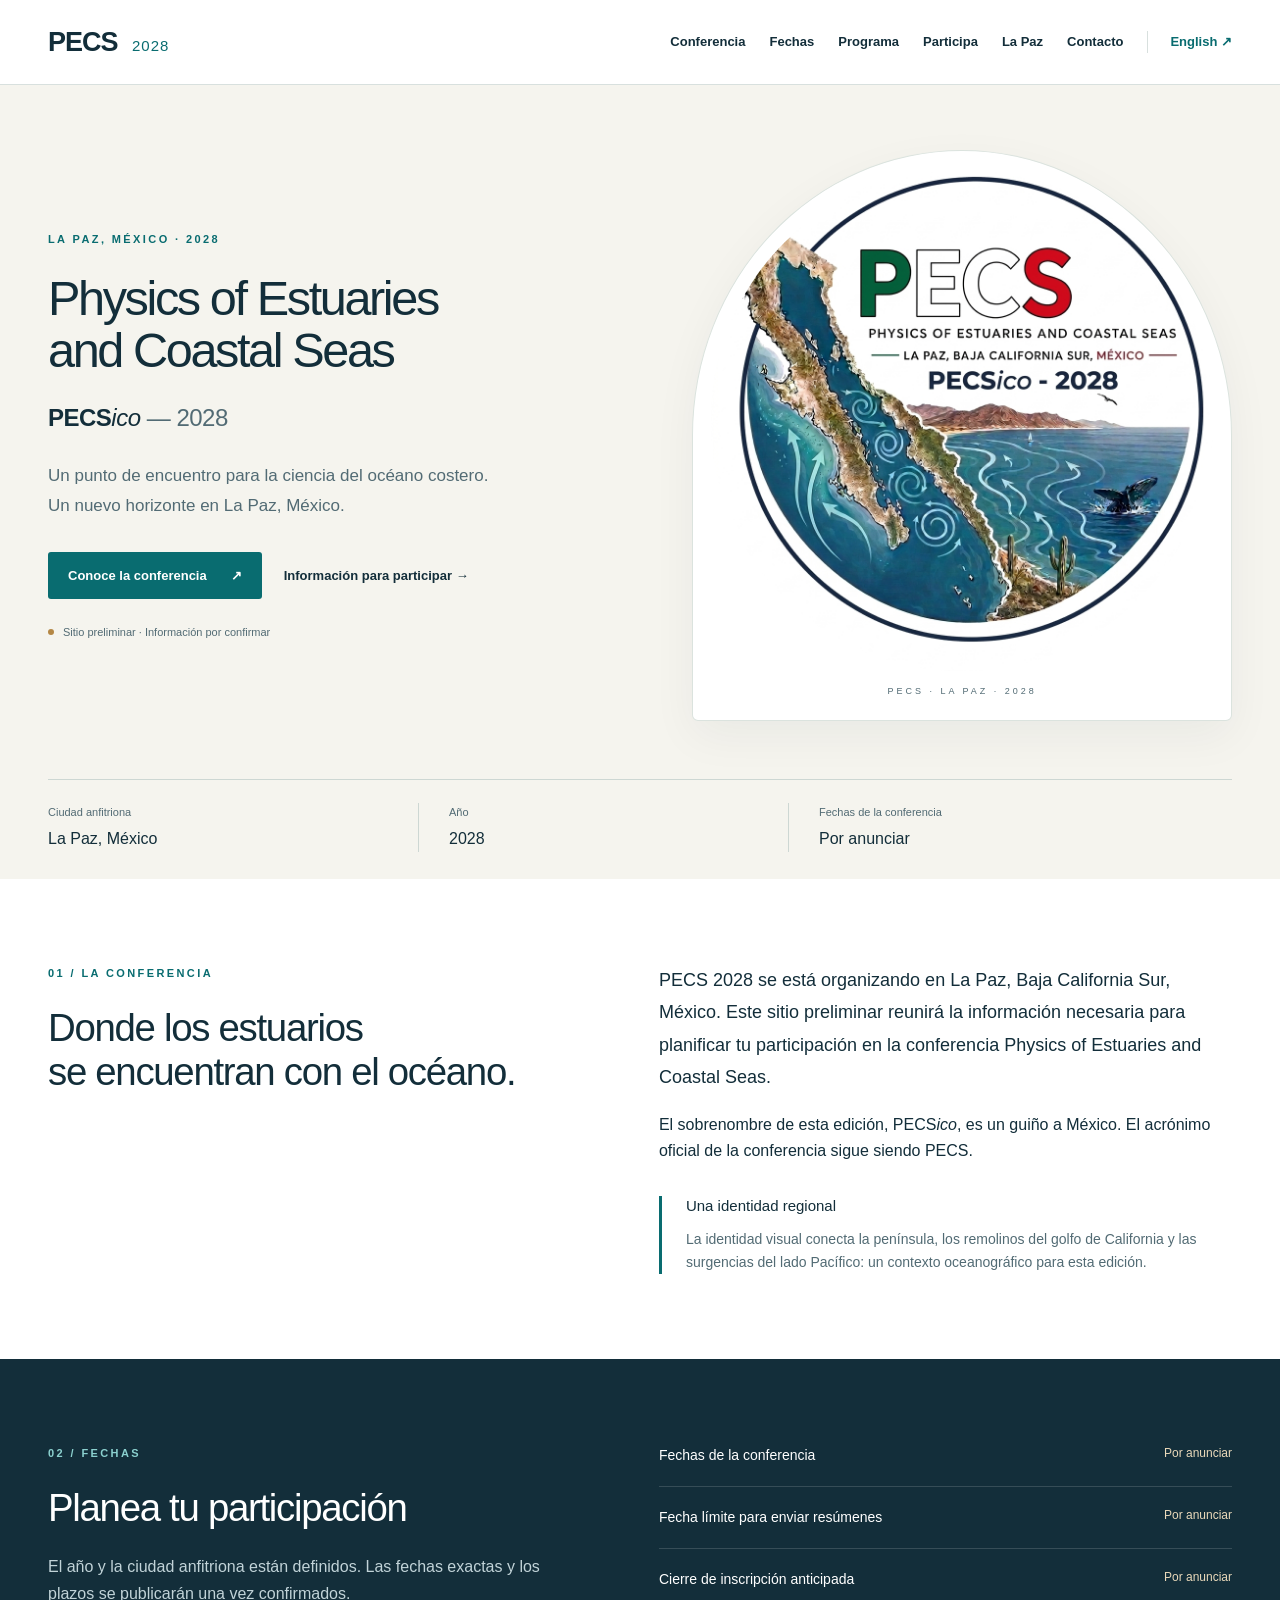
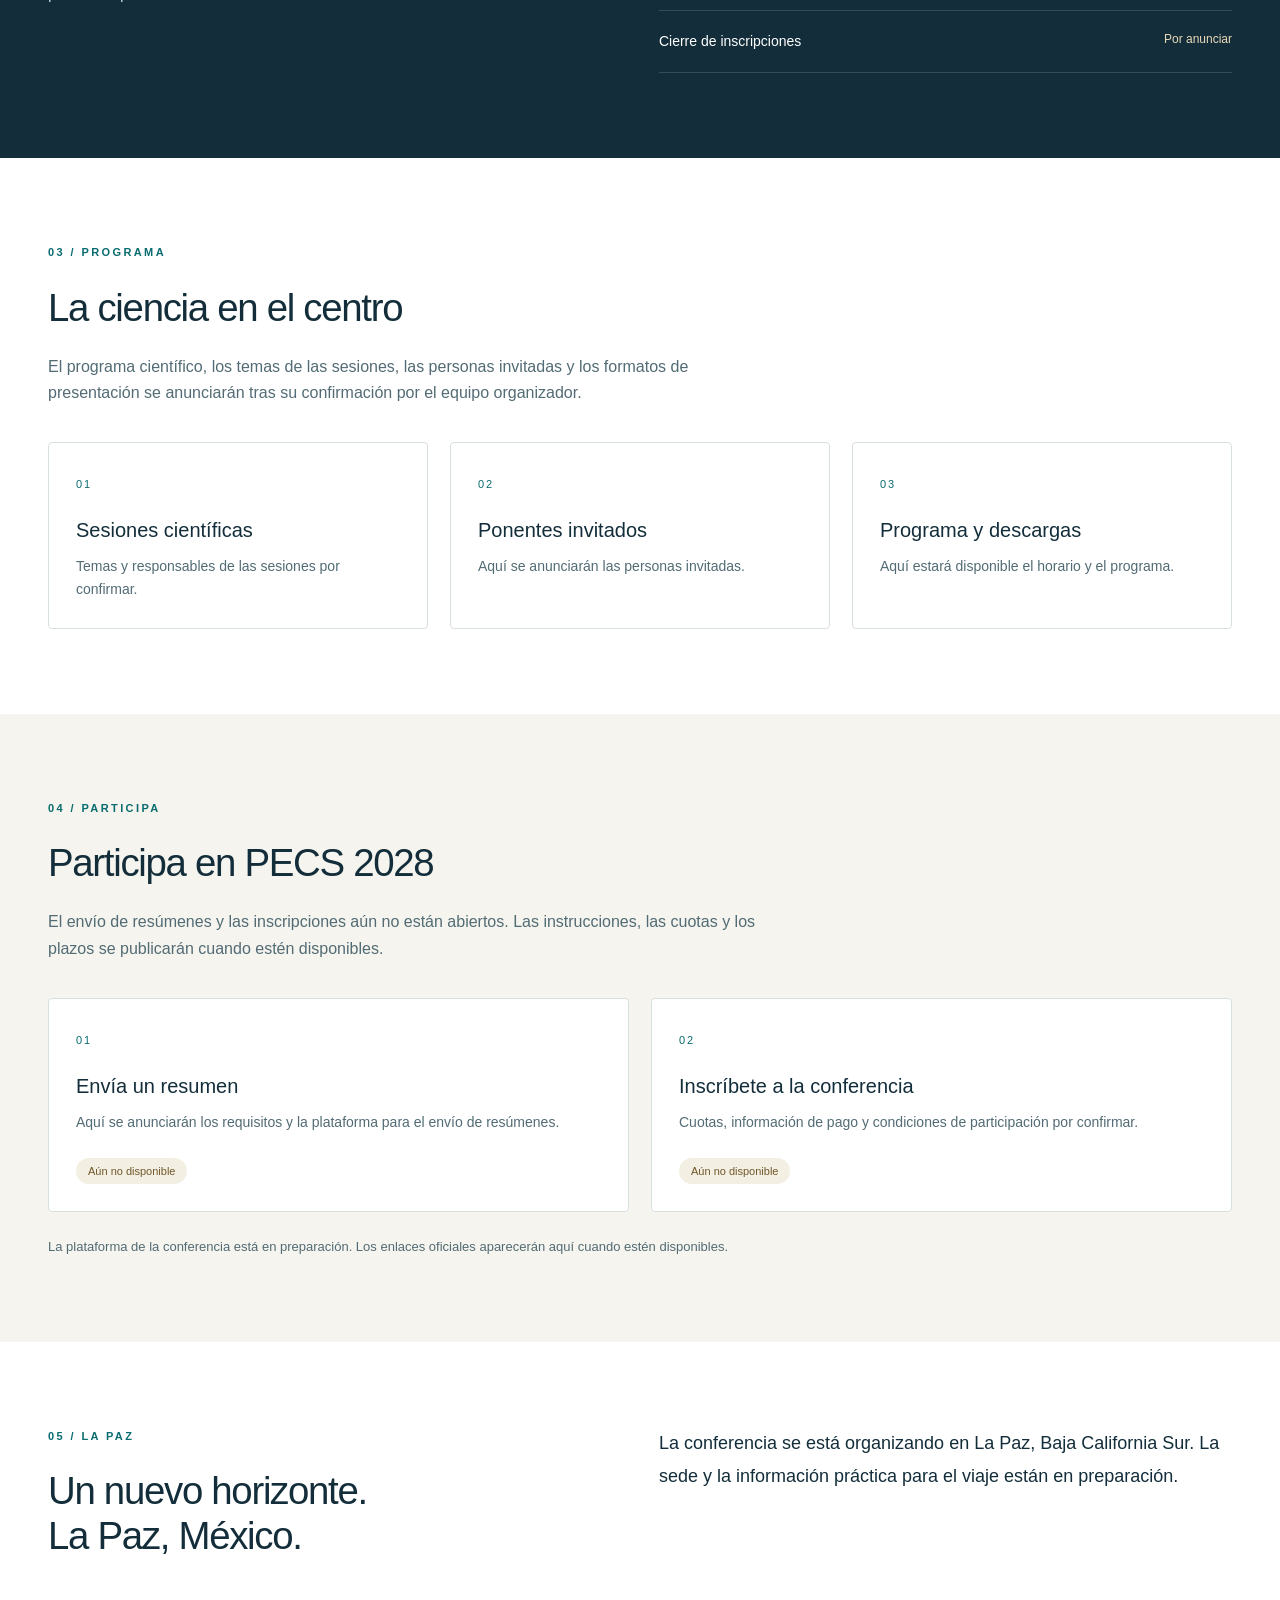
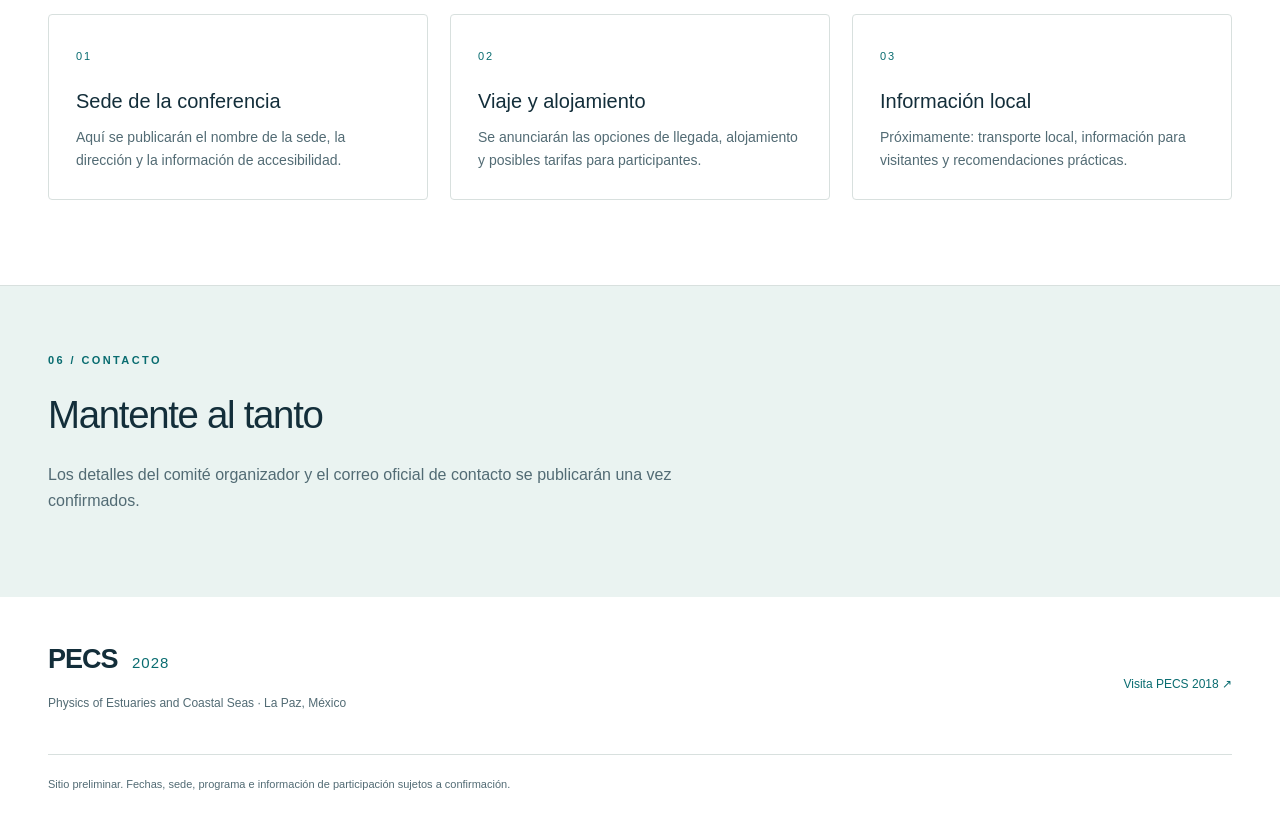
==== es.html @ 8079a7b0 "Add files via upload" ====
<!doctype html>
<html lang="es"><head><meta charset="utf-8"><meta name="viewport" content="width=device-width,initial-scale=1"><title>PECS 2028 · La Paz, México</title><meta name="description" content="Sitio preliminar de Physics of Estuaries and Coastal Seas (PECS) 2028 en La Paz, México. Fechas, programa e información de participación por anunciar."><meta name="theme-color" content="#132e3a"><link rel="icon" href="assets/favicon.svg" type="image/svg+xml"><link rel="stylesheet" href="assets/styles.css"><script defer src="assets/config.js"></script><script defer src="assets/main.js"></script></head>
<body><a class="skip" href="#main">Saltar al contenido</a><header><div class="header-inner"><a class="brand" href="#main" aria-label="PECS 2028">PECS <span>2028</span></a><button class="menu-toggle" aria-expanded="false" aria-controls="navigation">Menú</button><nav id="navigation" aria-label="Menú"><a href="#about">Conferencia</a><a href="#dates">Fechas</a><a href="#programme">Programa</a><a href="#participate">Participa</a><a href="#la-paz">La Paz</a><a href="#contact">Contacto</a><a class="language" href="index.html" lang="en">English ↗</a></nav></div></header>
<main id="main"><section class="hero"><div class="container hero-grid"><div class="hero-copy"><p class="eyebrow">LA PAZ, MÉXICO · 2028</p><h1>Physics of Estuaries<br>and Coastal Seas</h1><p class="edition">PECS<i>ico</i> <span>— 2028</span></p><p class="intro">Un punto de encuentro para la ciencia del océano costero.<br>Un nuevo horizonte en La Paz, México.</p><div class="actions"><a class="button" href="#about">Conoce la conferencia <span aria-hidden="true">↗</span></a><a class="text-link" href="#participate">Información para participar →</a></div><p class="draft"><span aria-hidden="true"></span>Sitio preliminar · Información por confirmar</p></div><div class="hero-art"><img src="assets/pecs-2028-logo.jpg" alt="Logo PECS 2028 con la península de Baja California, remolinos del golfo de California y surgencias del Pacífico" width="1024" height="1024"><span class="art-caption">PECS · LA PAZ · 2028</span></div></div><div class="container facts"><div><span>Ciudad anfitriona</span><strong>La Paz, México</strong></div><div><span>Año</span><strong>2028</strong></div><div><span>Fechas de la conferencia</span><strong>Por anunciar</strong></div></div></section>
<section id="about" class="section container split"><div><p class="eyebrow">01 / LA CONFERENCIA</p><h2>Donde los estuarios<br>se encuentran con el océano.</h2></div><div><p class="lead">PECS 2028 se está organizando en La Paz, Baja California Sur, México. Este sitio preliminar reunirá la información necesaria para planificar tu participación en la conferencia Physics of Estuaries and Coastal Seas.</p><p>El sobrenombre de esta edición, PECS<i>ico</i>, es un guiño a México. El acrónimo oficial de la conferencia sigue siendo PECS.</p><div class="science-note"><h3>Una identidad regional</h3><p>La identidad visual conecta la península, los remolinos del golfo de California y las surgencias del lado Pacífico: un contexto oceanográfico para esta edición.</p></div></div></section>
<section id="dates" class="dates-section"><div class="container section split"><div><p class="eyebrow">02 / FECHAS</p><h2>Planea tu participación</h2><p>El año y la ciudad anfitriona están definidos. Las fechas exactas y los plazos se publicarán una vez confirmados.</p></div><ul class="date-list"><li><span>Fechas de la conferencia</span><strong>Por anunciar</strong></li><li><span>Fecha límite para enviar resúmenes</span><strong>Por anunciar</strong></li><li><span>Cierre de inscripción anticipada</span><strong>Por anunciar</strong></li><li><span>Cierre de inscripciones</span><strong>Por anunciar</strong></li></ul></div></section>
<section id="programme" class="container section"><p class="eyebrow">03 / PROGRAMA</p><h2>La ciencia en el centro</h2><p class="section-intro">El programa científico, los temas de las sesiones, las personas invitadas y los formatos de presentación se anunciarán tras su confirmación por el equipo organizador.</p><div class="cards"><article class="card"><span class="card-number">01</span><h3>Sesiones científicas</h3><p>Temas y responsables de las sesiones por confirmar.</p></article><article class="card"><span class="card-number">02</span><h3>Ponentes invitados</h3><p>Aquí se anunciarán las personas invitadas.</p></article><article class="card"><span class="card-number">03</span><h3>Programa y descargas</h3><p>Aquí estará disponible el horario y el programa.</p></article></div></section>
<section id="participate" class="participate-section"><div class="container section"><p class="eyebrow">04 / PARTICIPA</p><h2>Participa en PECS 2028</h2><p class="section-intro">El envío de resúmenes y las inscripciones aún no están abiertos. Las instrucciones, las cuotas y los plazos se publicarán cuando estén disponibles.</p><div class="cards two"><article class="card"><span class="card-number">01</span><h3>Envía un resumen</h3><p>Aquí se anunciarán los requisitos y la plataforma para el envío de resúmenes.</p><span class="status">Aún no disponible</span></article><article class="card"><span class="card-number">02</span><h3>Inscríbete a la conferencia</h3><p>Cuotas, información de pago y condiciones de participación por confirmar.</p><span class="status">Aún no disponible</span></article></div><p class="platform-note">La plataforma de la conferencia está en preparación. Los enlaces oficiales aparecerán aquí cuando estén disponibles.</p><a hidden class="button platform-link" href="#">Abrir la plataforma de la conferencia ↗</a></div></section>
<section id="la-paz" class="container section"><div class="split"><div><p class="eyebrow">05 / LA PAZ</p><h2>Un nuevo horizonte.<br>La Paz, México.</h2></div><p class="lead">La conferencia se está organizando en La Paz, Baja California Sur. La sede y la información práctica para el viaje están en preparación.</p></div><div class="cards"><article class="card"><span class="card-number">01</span><h3>Sede de la conferencia</h3><p>Aquí se publicarán el nombre de la sede, la dirección y la información de accesibilidad.</p></article><article class="card"><span class="card-number">02</span><h3>Viaje y alojamiento</h3><p>Se anunciarán las opciones de llegada, alojamiento y posibles tarifas para participantes.</p></article><article class="card"><span class="card-number">03</span><h3>Información local</h3><p>Próximamente: transporte local, información para visitantes y recomendaciones prácticas.</p></article></div></section>
<section id="contact" class="contact-section"><div class="container section"><p class="eyebrow">06 / CONTACTO</p><h2>Mantente al tanto</h2><p>Los detalles del comité organizador y el correo oficial de contacto se publicarán una vez confirmados.</p><a hidden class="button contact-link" href="#">Escribe al comité organizador ↗</a></div></section></main>
<footer><div class="container footer-top"><div><a class="brand" href="#main">PECS <span>2028</span></a><p>Physics of Estuaries and Coastal Seas · La Paz, México</p></div><a href="http://2018.pecs-conferences.org/" target="_blank" rel="noopener noreferrer">Visita PECS 2018 ↗</a></div><div class="container footer-bottom">Sitio preliminar. Fechas, sede, programa e información de participación sujetos a confirmación.</div></footer></body></html>
---- assets/styles.css ----
:root{--ink:#132e3a;--muted:#526b74;--teal:#096c70;--cream:#f5f4ee;--line:#d8e0de;--sand:#ead9ba}*{box-sizing:border-box}html{scroll-behavior:smooth;scroll-padding-top:95px}body{margin:0;background:#fff;color:var(--ink);font-family:Arial,Helvetica,sans-serif;line-height:1.65}a{color:inherit;text-decoration:none}a:hover{text-decoration:underline}button{font:inherit}img{display:block;max-width:100%;height:auto}[hidden]{display:none!important}.container{max-width:1200px;width:calc(100% - 96px);margin:auto}.skip{position:absolute;top:-80px;left:16px;padding:12px;background:white;z-index:100}.skip:focus{top:10px}a:focus-visible,button:focus-visible{outline:3px solid #de9200;outline-offset:5px}header{position:sticky;top:0;z-index:20;background:rgba(255,255,255,.97);border-bottom:1px solid var(--line)}.header-inner{max-width:1320px;margin:auto;min-height:84px;padding:0 48px;display:flex;align-items:center;justify-content:space-between;gap:30px}.brand{font-size:27px;font-weight:800;letter-spacing:-1px;white-space:nowrap}.brand span{font-size:15px;font-weight:400;letter-spacing:1px;margin-left:8px;color:var(--teal)}nav{display:flex;align-items:center;gap:24px;font-size:13px;font-weight:600}.language{padding-left:22px;border-left:1px solid var(--line);color:var(--teal)}.menu-toggle{display:none}.hero{background:var(--cream);overflow:hidden}.hero-grid{display:grid;grid-template-columns:1.12fr 1fr;align-items:center;gap:40px;padding-top:65px;padding-bottom:58px}.eyebrow{font-size:11px;font-weight:700;letter-spacing:2.4px;margin:0 0 24px;color:var(--teal)}h1{font-size:clamp(35px,3.8vw,58px);letter-spacing:-2.4px;line-height:1.07;margin:0 0 22px;font-weight:500}h2{font-size:clamp(28px,3vw,42px);font-weight:500;letter-spacing:-1.3px;line-height:1.15;margin:0 0 24px}h3{font-size:20px;line-height:1.3;font-weight:500;margin:20px 0 12px}p{margin:0 0 18px}.edition{font-size:24px;font-weight:700;letter-spacing:-.5px;margin-bottom:23px}.edition i{font-weight:400}.edition span{font-weight:400;color:var(--muted)}.intro{font-size:17px;line-height:1.8;color:var(--muted)}.actions{display:flex;align-items:center;gap:22px;flex-wrap:wrap;margin-top:30px}.button{display:inline-flex;align-items:center;justify-content:space-between;gap:24px;padding:13px 20px;background:var(--teal);color:#fff;font-weight:600;font-size:13px;border-radius:3px}.button:hover{background:#074f52;text-decoration:none}.text-link{font-size:13px;font-weight:600}.draft{font-size:11px;color:var(--muted);margin-top:24px;margin-bottom:0;display:flex;align-items:center;gap:9px}.draft span{height:6px;width:6px;border-radius:50%;background:#b48745;flex-shrink:0}.hero-art{position:relative;background:white;padding:18px;border:1px solid #dbe3de;border-radius:50% 50% 6px 6px;box-shadow:0 15px 45px #132e3a0d}.hero-art img{border-radius:50%;width:100%}.art-caption{display:block;text-align:center;letter-spacing:3px;font-size:9px;color:var(--muted);margin:13px 0 4px}.facts{display:grid;grid-template-columns:1fr 1fr 1.2fr;border-top:1px solid #cdd7d3;padding:23px 0 27px}.facts div{padding-left:30px;border-left:1px solid #cdd7d3}.facts div:first-child{padding-left:0;border:0}.facts span{display:block;font-size:11px;color:var(--muted);margin-bottom:4px}.facts strong{font-size:16px;font-weight:500}.section{padding-top:85px;padding-bottom:85px}.split{display:grid;grid-template-columns:1fr 1.1fr;gap:90px}.lead{font-size:18px;line-height:1.8}.science-note{border-left:3px solid var(--teal);padding-left:24px;margin-top:32px;color:var(--muted)}.science-note h3{font-size:15px;color:var(--ink)}.science-note p{font-size:14px;margin-bottom:0}.dates-section{background:var(--ink);color:white}.dates-section .eyebrow{color:#8bd1cf}.dates-section p:not(.eyebrow){color:#c1d3d8}.date-list{list-style:none;margin:0;padding:0}.date-list li{display:flex;justify-content:space-between;gap:16px;border-bottom:1px solid #ffffff26;padding:19px 0;font-size:14px}.date-list li:first-child{padding-top:0}.date-list strong{font-size:12px;color:var(--sand);white-space:nowrap;font-weight:400}.section-intro{max-width:710px;color:var(--muted);margin-bottom:36px}.cards{display:grid;grid-template-columns:repeat(3,1fr);gap:22px;margin-top:32px}.cards.two{grid-template-columns:repeat(2,1fr)}.card{padding:27px;border:1px solid var(--line);border-radius:4px;background:white}.card-number{color:var(--teal);font-size:11px;letter-spacing:2px}.card p{color:var(--muted);font-size:14px;margin:0}.participate-section{background:var(--cream)}.status{display:inline-block;border-radius:30px;background:#f3efe3;color:#705729;font-size:11px;padding:4px 12px;margin-top:24px}.platform-note{font-size:13px;color:var(--muted);margin-top:24px;margin-bottom:0}.platform-link{margin-top:20px}.contact-section{background:#eaf3f1;border-top:1px solid var(--line)}.contact-section .section{padding-top:65px;padding-bottom:65px}.contact-section p:not(.eyebrow){max-width:670px;color:var(--muted)}footer{background:white;padding:40px 0 25px;font-size:12px}.footer-top{display:flex;align-items:center;justify-content:space-between;gap:25px}.footer-top p{margin-top:12px;color:var(--muted)}.footer-top>a{color:var(--teal);white-space:nowrap}.footer-bottom{margin-top:22px;border-top:1px solid var(--line);padding-top:20px;color:var(--muted);font-size:11px}@media(max-width:1080px){nav{gap:14px;font-size:12px}.header-inner{padding:0 28px}.container{width:calc(100% - 56px)}.split{gap:45px}.hero-grid{gap:25px}h1{letter-spacing:-1.4px}.actions{gap:15px}.hero-art{padding:12px}}@media(max-width:800px){.header-inner{min-height:70px}.menu-toggle{display:block;background:transparent;border:1px solid var(--line);border-radius:4px;padding:5px 12px;font-size:13px}nav{display:none;position:absolute;left:0;right:0;top:70px;background:white;padding:20px 28px;border-bottom:1px solid var(--line);flex-direction:column;align-items:flex-start;gap:18px}nav.open{display:flex}.language{border:0;padding:0}.hero-grid{grid-template-columns:1fr;padding-top:40px;padding-bottom:36px;gap:35px}.hero-copy{max-width:580px}.hero-art{max-width:390px;justify-self:center;width:100%}h1{font-size:45px}.split{grid-template-columns:1fr;gap:25px}.section{padding-top:55px;padding-bottom:55px}.cards{grid-template-columns:1fr}.cards.two{grid-template-columns:1fr}.facts{grid-template-columns:1fr 1fr;gap:20px}.facts div{border:0;padding:0}.facts div:last-child{grid-column:1/-1}.footer-top{align-items:flex-start;flex-direction:column;gap:8px}}@media(max-width:420px){.container{width:calc(100% - 36px)}.header-inner{padding:0 18px}h1{font-size:37px}.intro{font-size:15px}.date-list li{flex-direction:column;gap:3px}}@media(prefers-reduced-motion:reduce){html{scroll-behavior:auto}}
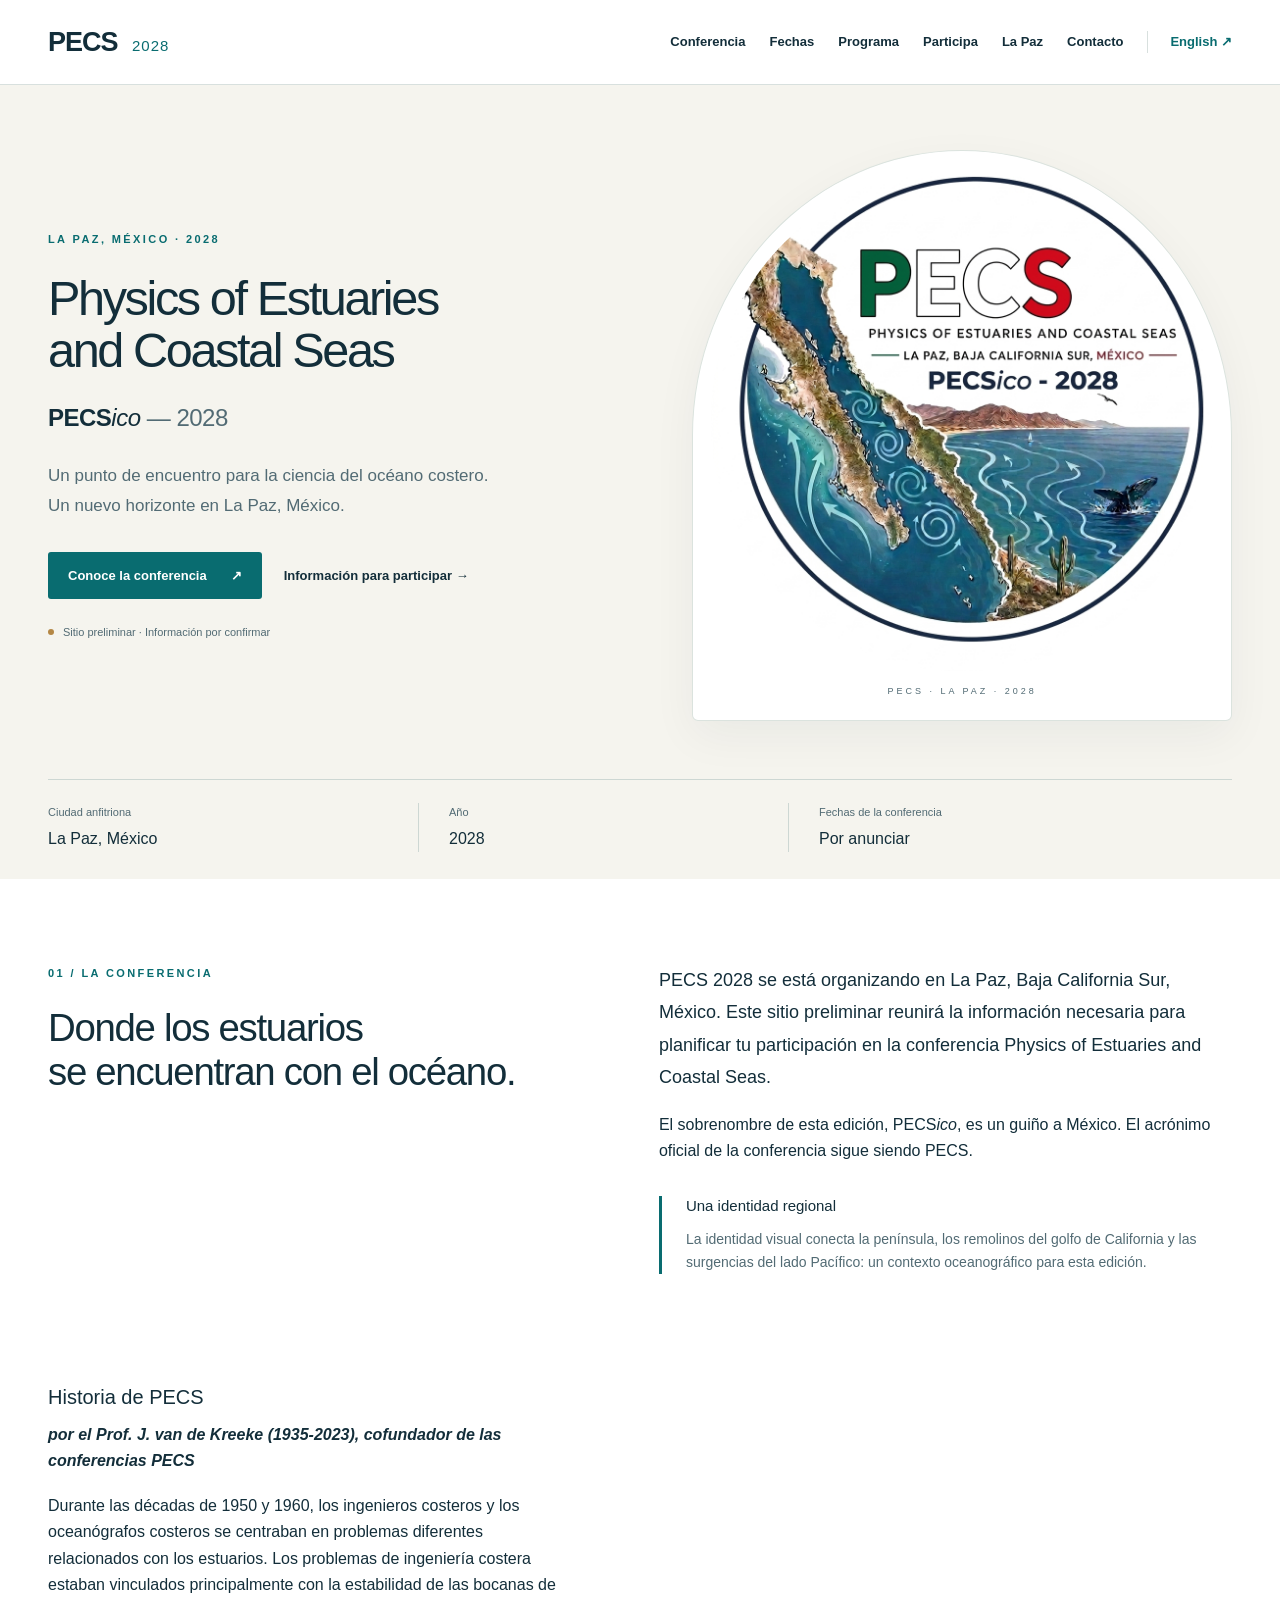
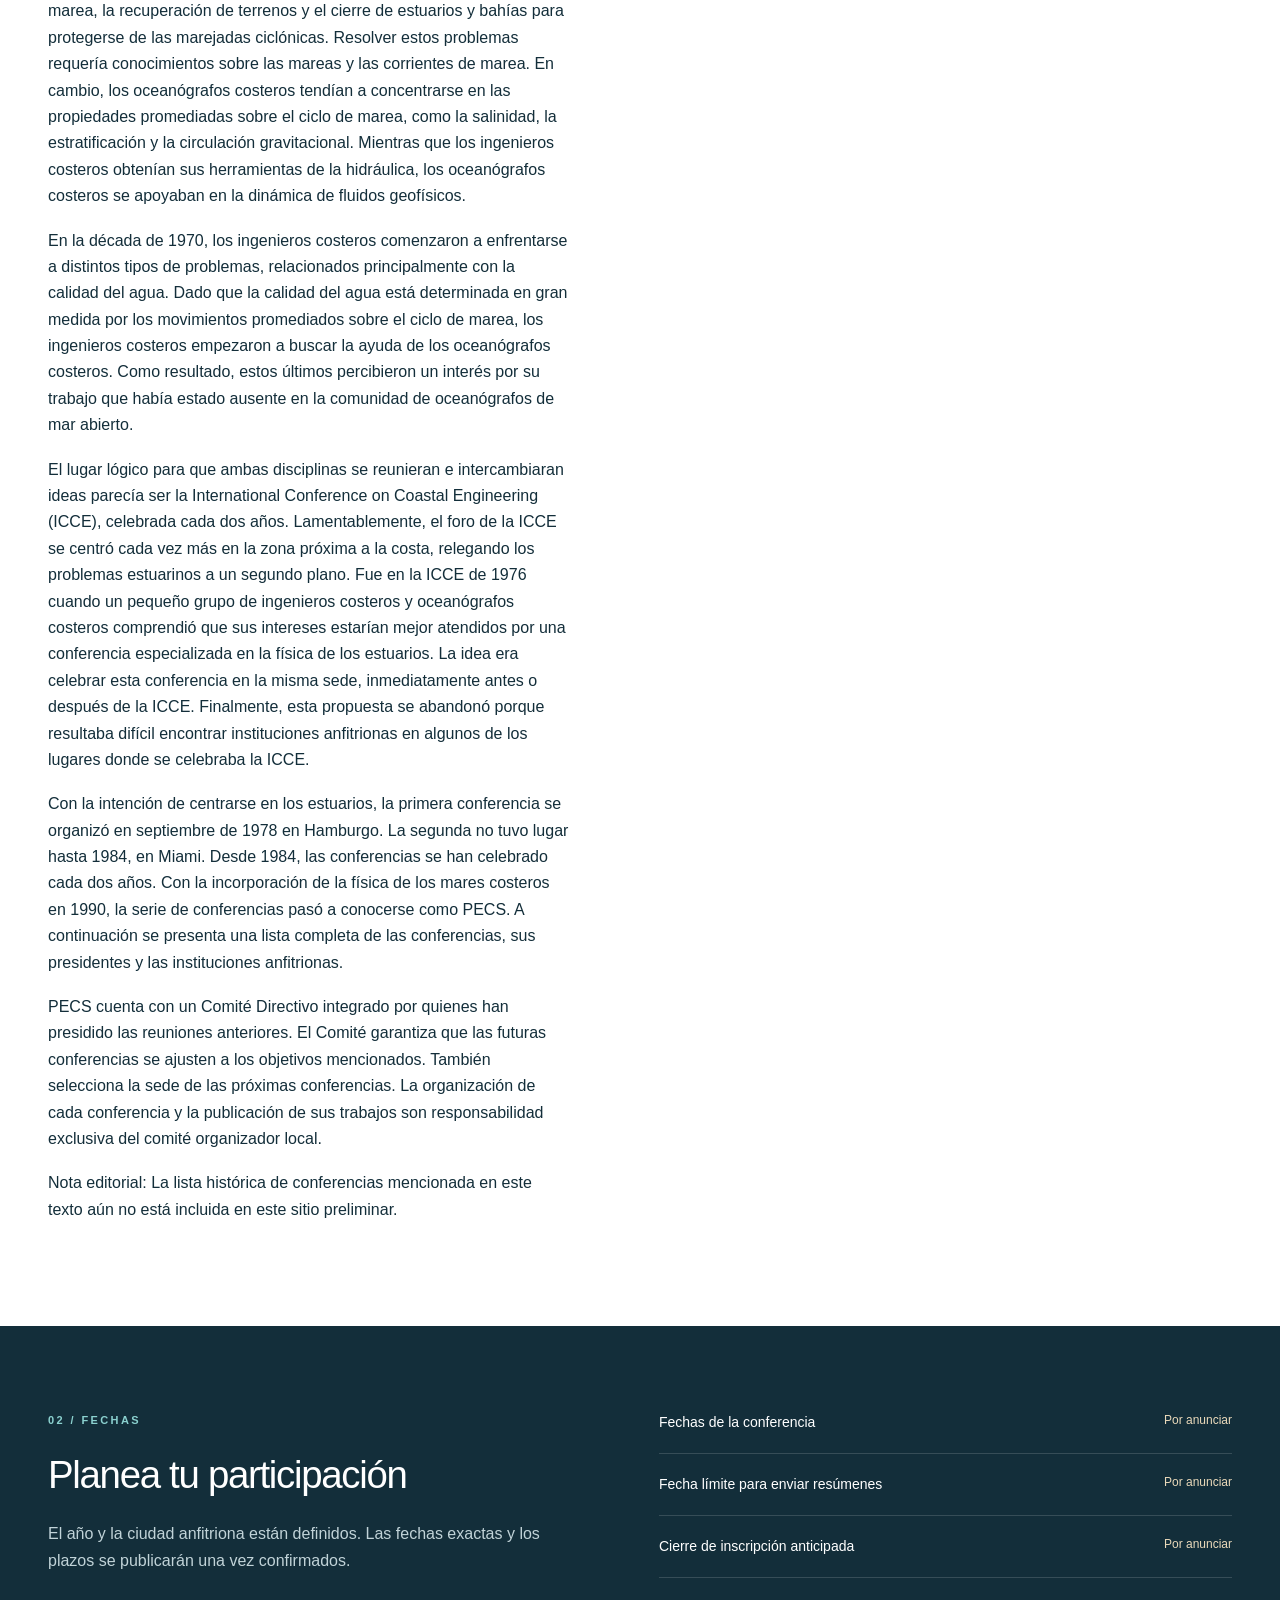
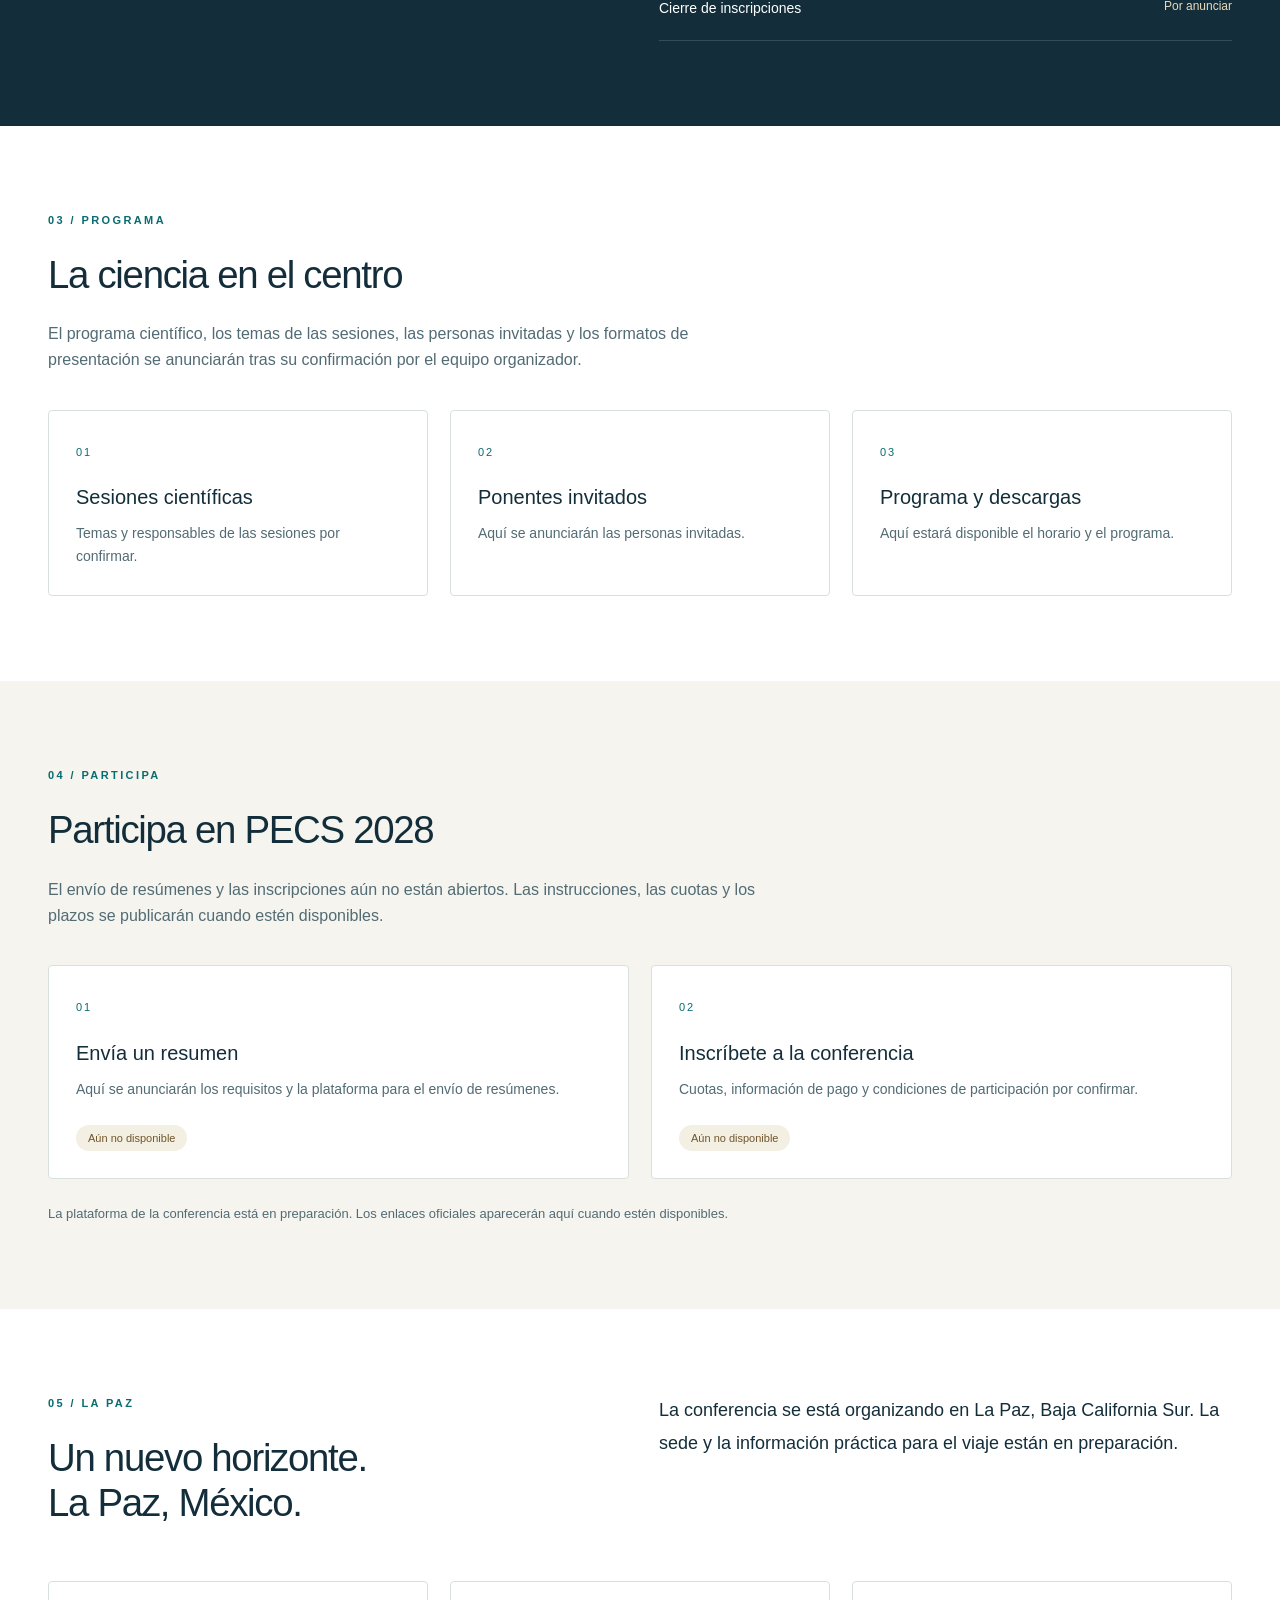
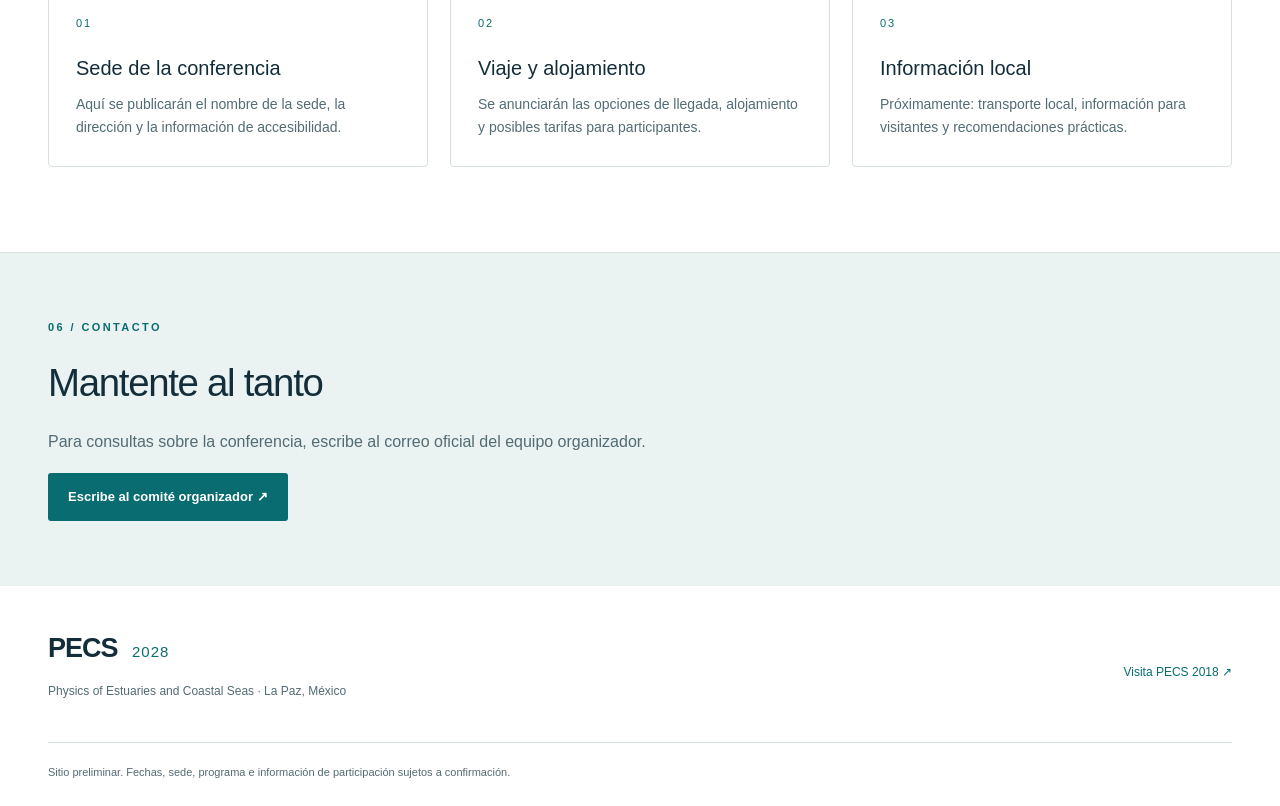
==== commit d2946483: "Add files via upload" ====
--- a/es.html
+++ b/es.html
@@ -2,7 +2,18 @@
 <html lang="es"><head><meta charset="utf-8"><meta name="viewport" content="width=device-width,initial-scale=1"><title>PECS 2028 · La Paz, México</title><meta name="description" content="Sitio preliminar de Physics of Estuaries and Coastal Seas (PECS) 2028 en La Paz, México. Fechas, programa e información de participación por anunciar."><meta name="theme-color" content="#132e3a"><link rel="icon" href="assets/favicon.svg" type="image/svg+xml"><link rel="stylesheet" href="assets/styles.css"><script defer src="assets/config.js"></script><script defer src="assets/main.js"></script></head>
 <body><a class="skip" href="#main">Saltar al contenido</a><header><div class="header-inner"><a class="brand" href="#main" aria-label="PECS 2028">PECS <span>2028</span></a><button class="menu-toggle" aria-expanded="false" aria-controls="navigation">Menú</button><nav id="navigation" aria-label="Menú"><a href="#about">Conferencia</a><a href="#dates">Fechas</a><a href="#programme">Programa</a><a href="#participate">Participa</a><a href="#la-paz">La Paz</a><a href="#contact">Contacto</a><a class="language" href="index.html" lang="en">English ↗</a></nav></div></header>
 <main id="main"><section class="hero"><div class="container hero-grid"><div class="hero-copy"><p class="eyebrow">LA PAZ, MÉXICO · 2028</p><h1>Physics of Estuaries<br>and Coastal Seas</h1><p class="edition">PECS<i>ico</i> <span>— 2028</span></p><p class="intro">Un punto de encuentro para la ciencia del océano costero.<br>Un nuevo horizonte en La Paz, México.</p><div class="actions"><a class="button" href="#about">Conoce la conferencia <span aria-hidden="true">↗</span></a><a class="text-link" href="#participate">Información para participar →</a></div><p class="draft"><span aria-hidden="true"></span>Sitio preliminar · Información por confirmar</p></div><div class="hero-art"><img src="assets/pecs-2028-logo.jpg" alt="Logo PECS 2028 con la península de Baja California, remolinos del golfo de California y surgencias del Pacífico" width="1024" height="1024"><span class="art-caption">PECS · LA PAZ · 2028</span></div></div><div class="container facts"><div><span>Ciudad anfitriona</span><strong>La Paz, México</strong></div><div><span>Año</span><strong>2028</strong></div><div><span>Fechas de la conferencia</span><strong>Por anunciar</strong></div></div></section>
-<section id="about" class="section container split"><div><p class="eyebrow">01 / LA CONFERENCIA</p><h2>Donde los estuarios<br>se encuentran con el océano.</h2></div><div><p class="lead">PECS 2028 se está organizando en La Paz, Baja California Sur, México. Este sitio preliminar reunirá la información necesaria para planificar tu participación en la conferencia Physics of Estuaries and Coastal Seas.</p><p>El sobrenombre de esta edición, PECS<i>ico</i>, es un guiño a México. El acrónimo oficial de la conferencia sigue siendo PECS.</p><div class="science-note"><h3>Una identidad regional</h3><p>La identidad visual conecta la península, los remolinos del golfo de California y las surgencias del lado Pacífico: un contexto oceanográfico para esta edición.</p></div></div></section>
+<section id="about" class="section container split"><div><p class="eyebrow">01 / LA CONFERENCIA</p><h2>Donde los estuarios<br>se encuentran con el océano.</h2></div><div><p class="lead">PECS 2028 se está organizando en La Paz, Baja California Sur, México. Este sitio preliminar reunirá la información necesaria para planificar tu participación en la conferencia Physics of Estuaries and Coastal Seas.</p><p>El sobrenombre de esta edición, PECS<i>ico</i>, es un guiño a México. El acrónimo oficial de la conferencia sigue siendo PECS.</p><div class="science-note"><h3>Una identidad regional</h3><p>La identidad visual conecta la península, los remolinos del golfo de California y las surgencias del lado Pacífico: un contexto oceanográfico para esta edición.</p></div></div>
+<article class="pecs-history" aria-labelledby="pecs-history-title">
+<h3 id="pecs-history-title">Historia de PECS</h3>
+<p class="history-byline"><em><strong>por el Prof. J. van de Kreeke (1935-2023), cofundador de las conferencias PECS</strong></em></p>
+<p>Durante las décadas de 1950 y 1960, los ingenieros costeros y los oceanógrafos costeros se centraban en problemas diferentes relacionados con los estuarios. Los problemas de ingeniería costera estaban vinculados principalmente con la estabilidad de las bocanas de marea, la recuperación de terrenos y el cierre de estuarios y bahías para protegerse de las marejadas ciclónicas. Resolver estos problemas requería conocimientos sobre las mareas y las corrientes de marea. En cambio, los oceanógrafos costeros tendían a concentrarse en las propiedades promediadas sobre el ciclo de marea, como la salinidad, la estratificación y la circulación gravitacional. Mientras que los ingenieros costeros obtenían sus herramientas de la hidráulica, los oceanógrafos costeros se apoyaban en la dinámica de fluidos geofísicos.</p>
+<p>En la década de 1970, los ingenieros costeros comenzaron a enfrentarse a distintos tipos de problemas, relacionados principalmente con la calidad del agua. Dado que la calidad del agua está determinada en gran medida por los movimientos promediados sobre el ciclo de marea, los ingenieros costeros empezaron a buscar la ayuda de los oceanógrafos costeros. Como resultado, estos últimos percibieron un interés por su trabajo que había estado ausente en la comunidad de oceanógrafos de mar abierto.</p>
+<p>El lugar lógico para que ambas disciplinas se reunieran e intercambiaran ideas parecía ser la International Conference on Coastal Engineering (ICCE), celebrada cada dos años. Lamentablemente, el foro de la ICCE se centró cada vez más en la zona próxima a la costa, relegando los problemas estuarinos a un segundo plano. Fue en la ICCE de 1976 cuando un pequeño grupo de ingenieros costeros y oceanógrafos costeros comprendió que sus intereses estarían mejor atendidos por una conferencia especializada en la física de los estuarios. La idea era celebrar esta conferencia en la misma sede, inmediatamente antes o después de la ICCE. Finalmente, esta propuesta se abandonó porque resultaba difícil encontrar instituciones anfitrionas en algunos de los lugares donde se celebraba la ICCE.</p>
+<p>Con la intención de centrarse en los estuarios, la primera conferencia se organizó en septiembre de 1978 en Hamburgo. La segunda no tuvo lugar hasta 1984, en Miami. Desde 1984, las conferencias se han celebrado cada dos años. Con la incorporación de la física de los mares costeros en 1990, la serie de conferencias pasó a conocerse como PECS. A continuación se presenta una lista completa de las conferencias, sus presidentes y las instituciones anfitrionas.</p>
+<p>PECS cuenta con un Comité Directivo integrado por quienes han presidido las reuniones anteriores. El Comité garantiza que las futuras conferencias se ajusten a los objetivos mencionados. También selecciona la sede de las próximas conferencias. La organización de cada conferencia y la publicación de sus trabajos son responsabilidad exclusiva del comité organizador local.</p>
+<p class="history-editorial-note">Nota editorial: La lista histórica de conferencias mencionada en este texto aún no está incluida en este sitio preliminar.</p>
+</article>
+</section>
 <section id="dates" class="dates-section"><div class="container section split"><div><p class="eyebrow">02 / FECHAS</p><h2>Planea tu participación</h2><p>El año y la ciudad anfitriona están definidos. Las fechas exactas y los plazos se publicarán una vez confirmados.</p></div><ul class="date-list"><li><span>Fechas de la conferencia</span><strong>Por anunciar</strong></li><li><span>Fecha límite para enviar resúmenes</span><strong>Por anunciar</strong></li><li><span>Cierre de inscripción anticipada</span><strong>Por anunciar</strong></li><li><span>Cierre de inscripciones</span><strong>Por anunciar</strong></li></ul></div></section>
 <section id="programme" class="container section"><p class="eyebrow">03 / PROGRAMA</p><h2>La ciencia en el centro</h2><p class="section-intro">El programa científico, los temas de las sesiones, las personas invitadas y los formatos de presentación se anunciarán tras su confirmación por el equipo organizador.</p><div class="cards"><article class="card"><span class="card-number">01</span><h3>Sesiones científicas</h3><p>Temas y responsables de las sesiones por confirmar.</p></article><article class="card"><span class="card-number">02</span><h3>Ponentes invitados</h3><p>Aquí se anunciarán las personas invitadas.</p></article><article class="card"><span class="card-number">03</span><h3>Programa y descargas</h3><p>Aquí estará disponible el horario y el programa.</p></article></div></section>
 <section id="participate" class="participate-section"><div class="container section"><p class="eyebrow">04 / PARTICIPA</p><h2>Participa en PECS 2028</h2><p class="section-intro">El envío de resúmenes y las inscripciones aún no están abiertos. Las instrucciones, las cuotas y los plazos se publicarán cuando estén disponibles.</p><div class="cards two"><article class="card"><span class="card-number">01</span><h3>Envía un resumen</h3><p>Aquí se anunciarán los requisitos y la plataforma para el envío de resúmenes.</p><span class="status">Aún no disponible</span></article><article class="card"><span class="card-number">02</span><h3>Inscríbete a la conferencia</h3><p>Cuotas, información de pago y condiciones de participación por confirmar.</p><span class="status">Aún no disponible</span></article></div><p class="platform-note">La plataforma de la conferencia está en preparación. Los enlaces oficiales aparecerán aquí cuando estén disponibles.</p><a hidden class="button platform-link" href="#">Abrir la plataforma de la conferencia ↗</a></div></section>
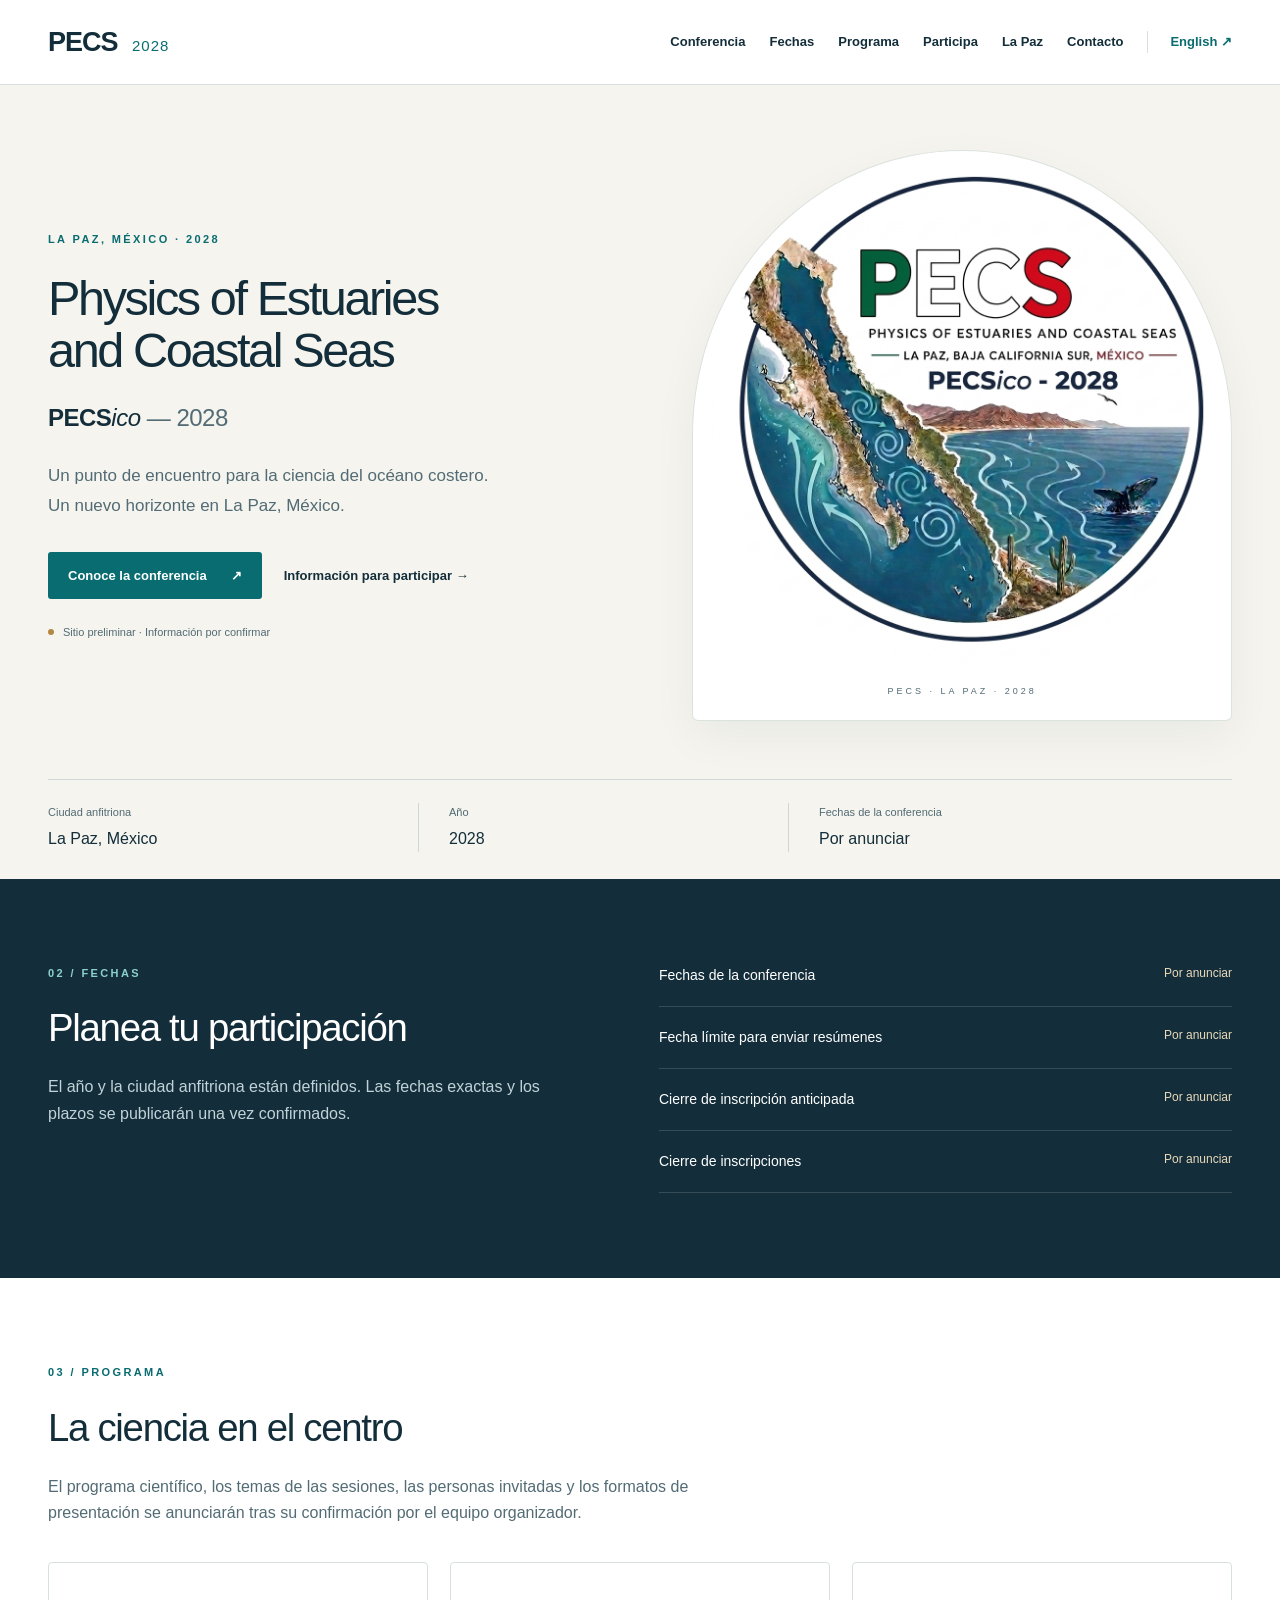
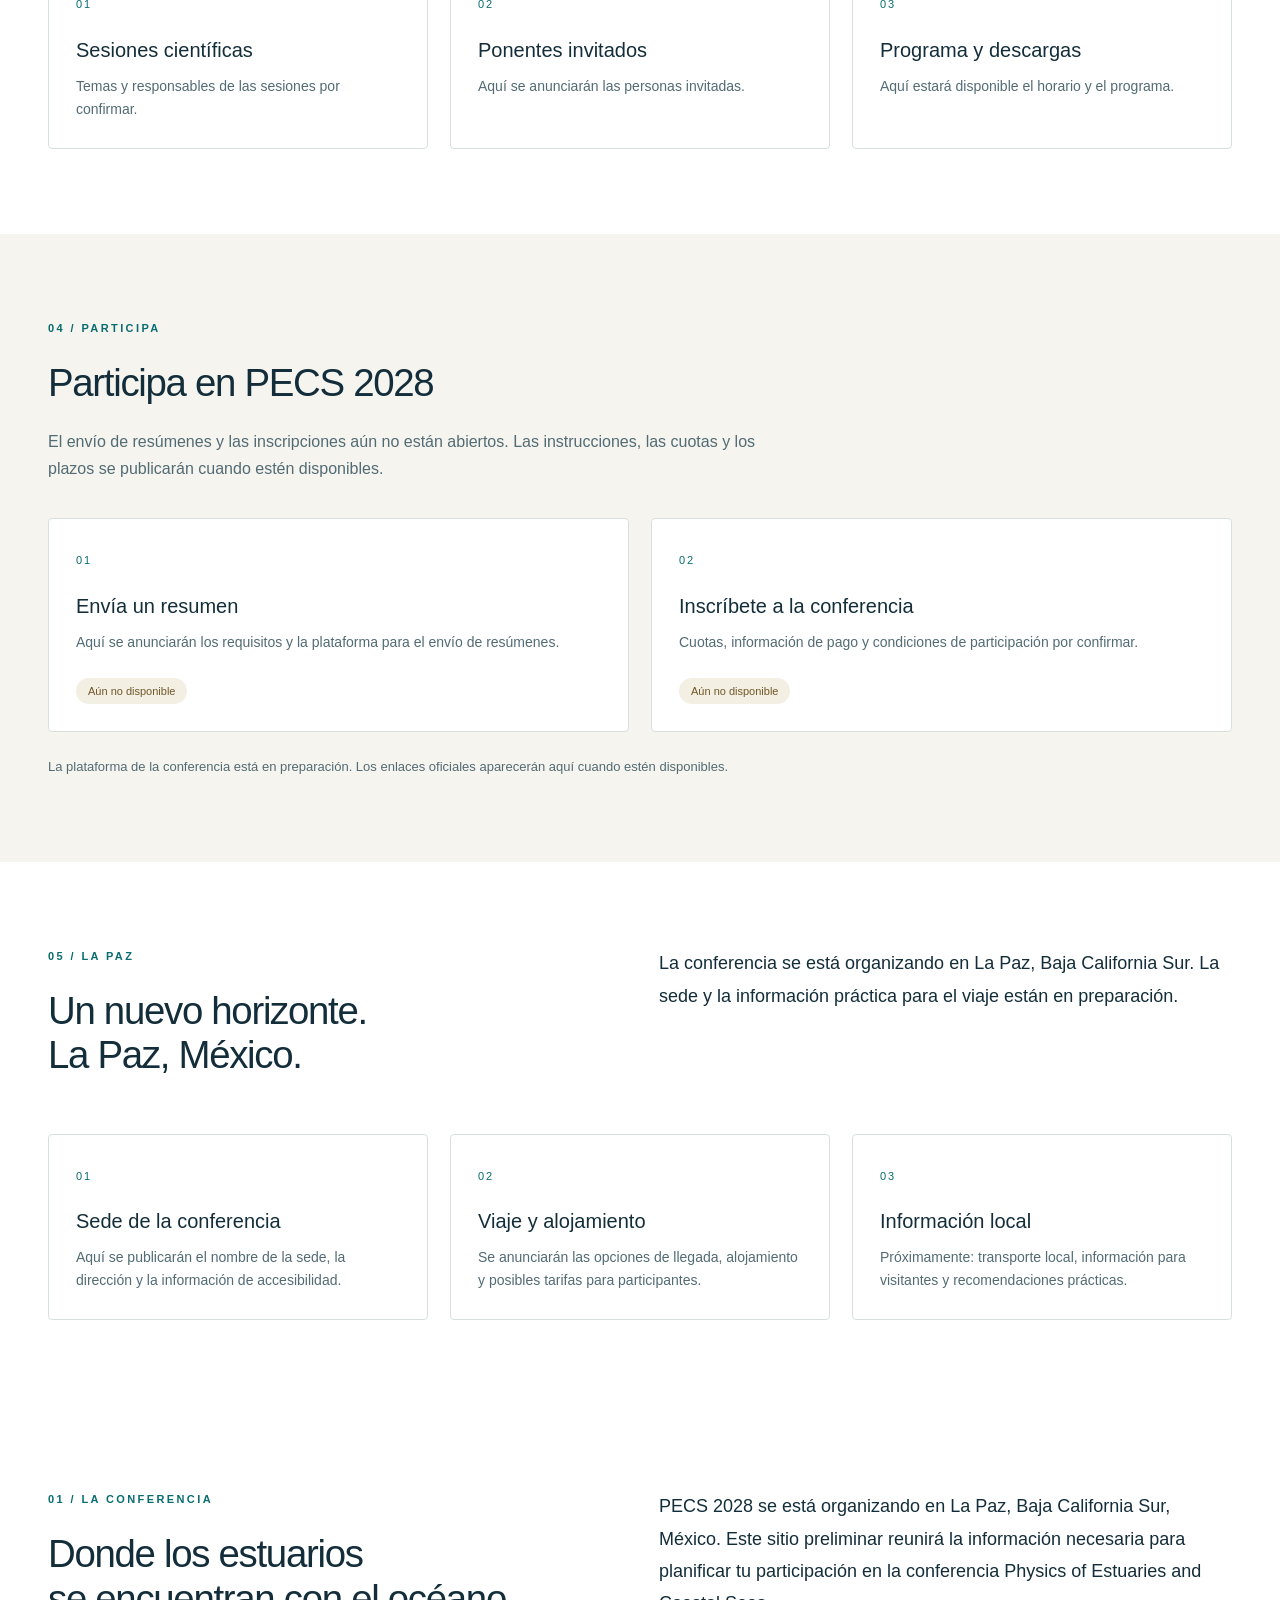
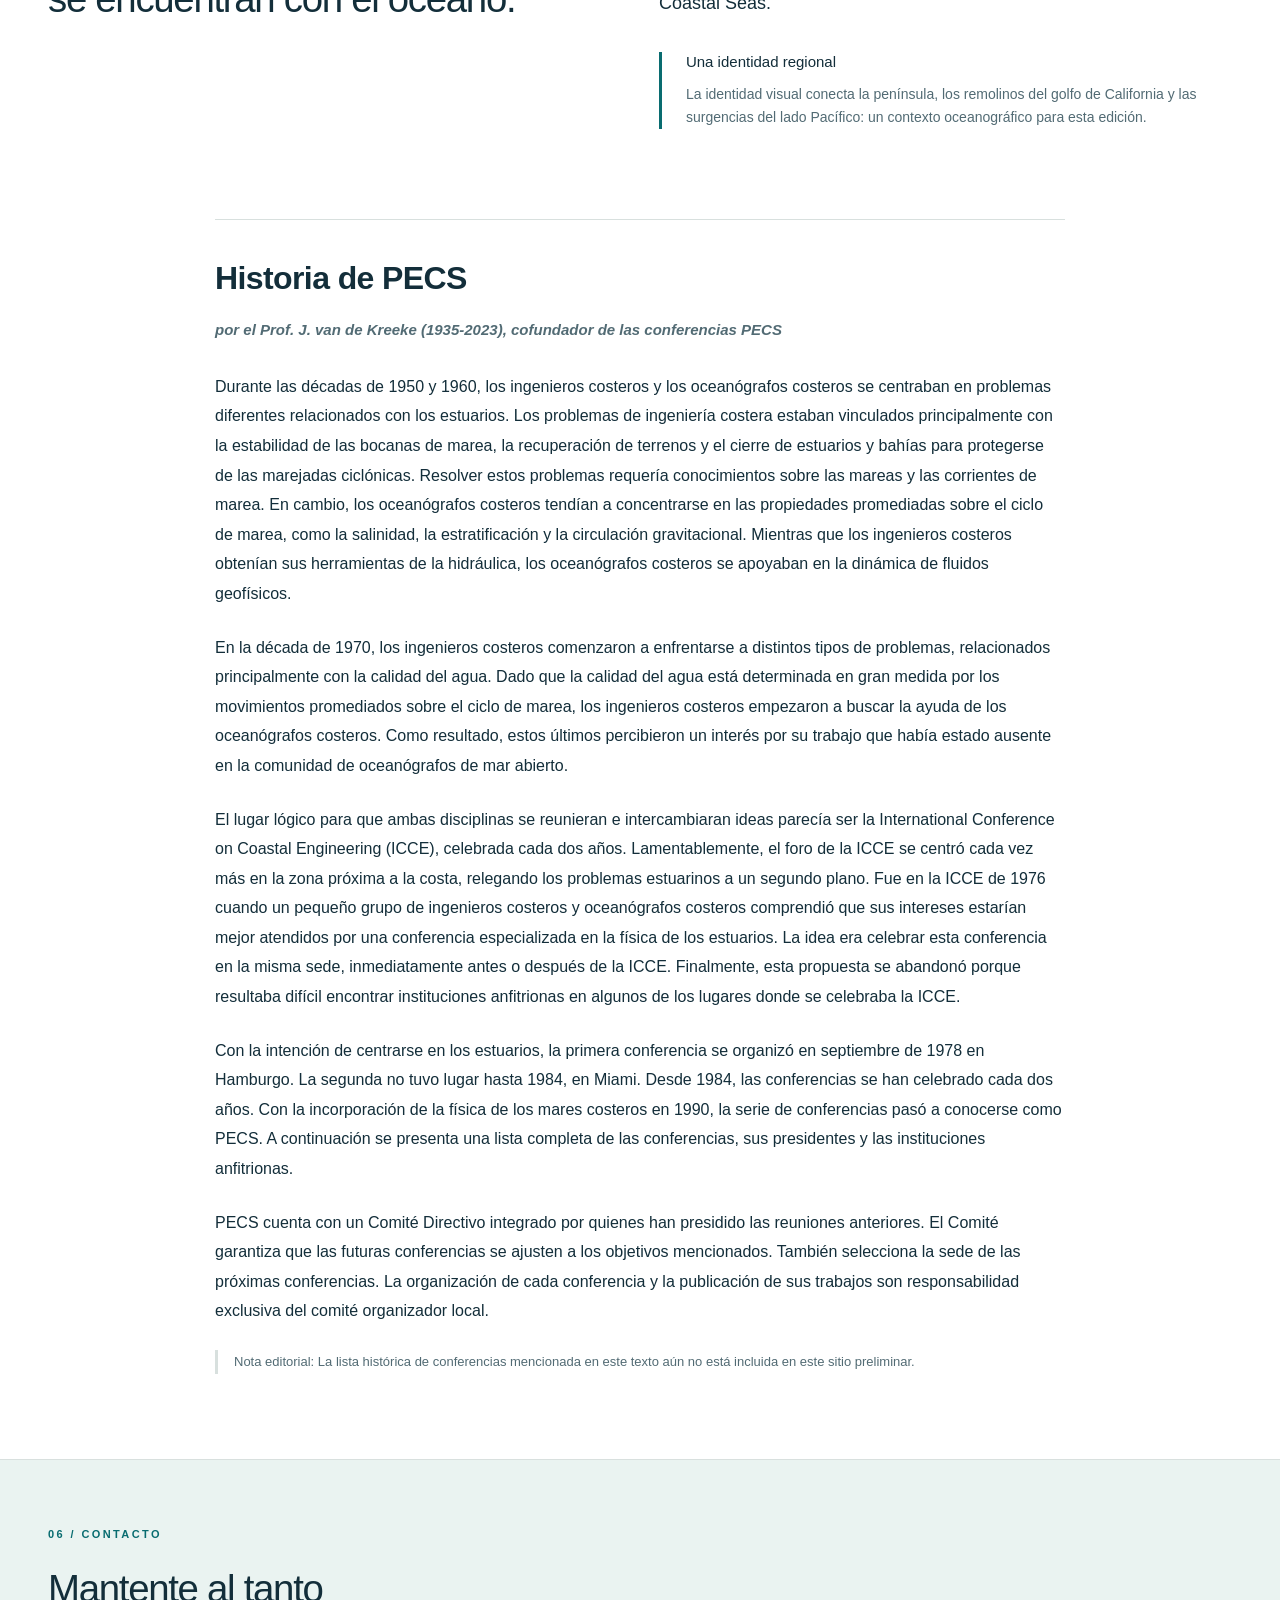
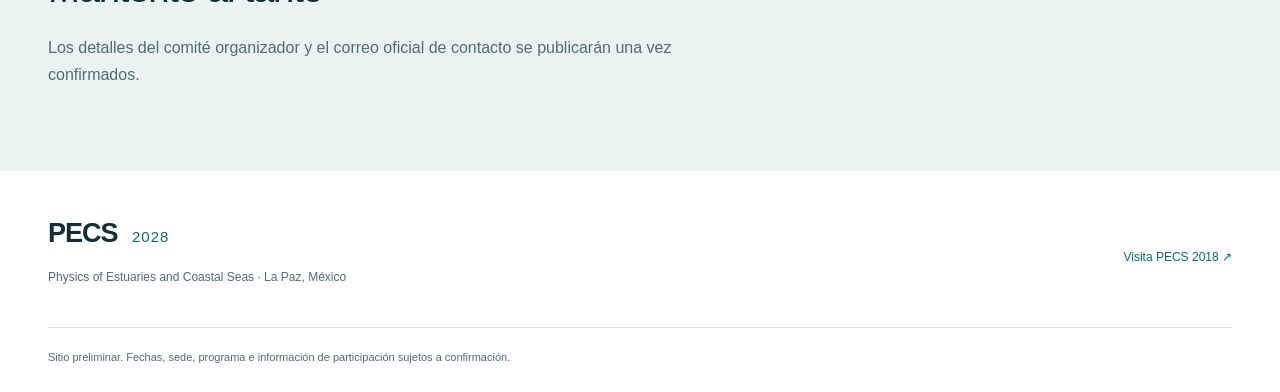
==== commit 44880c1a: "Update es.html" ====
--- a/es.html
+++ b/es.html
@@ -2,7 +2,11 @@
 <html lang="es"><head><meta charset="utf-8"><meta name="viewport" content="width=device-width,initial-scale=1"><title>PECS 2028 · La Paz, México</title><meta name="description" content="Sitio preliminar de Physics of Estuaries and Coastal Seas (PECS) 2028 en La Paz, México. Fechas, programa e información de participación por anunciar."><meta name="theme-color" content="#132e3a"><link rel="icon" href="assets/favicon.svg" type="image/svg+xml"><link rel="stylesheet" href="assets/styles.css"><script defer src="assets/config.js"></script><script defer src="assets/main.js"></script></head>
 <body><a class="skip" href="#main">Saltar al contenido</a><header><div class="header-inner"><a class="brand" href="#main" aria-label="PECS 2028">PECS <span>2028</span></a><button class="menu-toggle" aria-expanded="false" aria-controls="navigation">Menú</button><nav id="navigation" aria-label="Menú"><a href="#about">Conferencia</a><a href="#dates">Fechas</a><a href="#programme">Programa</a><a href="#participate">Participa</a><a href="#la-paz">La Paz</a><a href="#contact">Contacto</a><a class="language" href="index.html" lang="en">English ↗</a></nav></div></header>
 <main id="main"><section class="hero"><div class="container hero-grid"><div class="hero-copy"><p class="eyebrow">LA PAZ, MÉXICO · 2028</p><h1>Physics of Estuaries<br>and Coastal Seas</h1><p class="edition">PECS<i>ico</i> <span>— 2028</span></p><p class="intro">Un punto de encuentro para la ciencia del océano costero.<br>Un nuevo horizonte en La Paz, México.</p><div class="actions"><a class="button" href="#about">Conoce la conferencia <span aria-hidden="true">↗</span></a><a class="text-link" href="#participate">Información para participar →</a></div><p class="draft"><span aria-hidden="true"></span>Sitio preliminar · Información por confirmar</p></div><div class="hero-art"><img src="assets/pecs-2028-logo.jpg" alt="Logo PECS 2028 con la península de Baja California, remolinos del golfo de California y surgencias del Pacífico" width="1024" height="1024"><span class="art-caption">PECS · LA PAZ · 2028</span></div></div><div class="container facts"><div><span>Ciudad anfitriona</span><strong>La Paz, México</strong></div><div><span>Año</span><strong>2028</strong></div><div><span>Fechas de la conferencia</span><strong>Por anunciar</strong></div></div></section>
-<section id="about" class="section container split"><div><p class="eyebrow">01 / LA CONFERENCIA</p><h2>Donde los estuarios<br>se encuentran con el océano.</h2></div><div><p class="lead">PECS 2028 se está organizando en La Paz, Baja California Sur, México. Este sitio preliminar reunirá la información necesaria para planificar tu participación en la conferencia Physics of Estuaries and Coastal Seas.</p><p>El sobrenombre de esta edición, PECS<i>ico</i>, es un guiño a México. El acrónimo oficial de la conferencia sigue siendo PECS.</p><div class="science-note"><h3>Una identidad regional</h3><p>La identidad visual conecta la península, los remolinos del golfo de California y las surgencias del lado Pacífico: un contexto oceanográfico para esta edición.</p></div></div>
+<section id="dates" class="dates-section"><div class="container section split"><div><p class="eyebrow">02 / FECHAS</p><h2>Planea tu participación</h2><p>El año y la ciudad anfitriona están definidos. Las fechas exactas y los plazos se publicarán una vez confirmados.</p></div><ul class="date-list"><li><span>Fechas de la conferencia</span><strong>Por anunciar</strong></li><li><span>Fecha límite para enviar resúmenes</span><strong>Por anunciar</strong></li><li><span>Cierre de inscripción anticipada</span><strong>Por anunciar</strong></li><li><span>Cierre de inscripciones</span><strong>Por anunciar</strong></li></ul></div></section>
+<section id="programme" class="container section"><p class="eyebrow">03 / PROGRAMA</p><h2>La ciencia en el centro</h2><p class="section-intro">El programa científico, los temas de las sesiones, las personas invitadas y los formatos de presentación se anunciarán tras su confirmación por el equipo organizador.</p><div class="cards"><article class="card"><span class="card-number">01</span><h3>Sesiones científicas</h3><p>Temas y responsables de las sesiones por confirmar.</p></article><article class="card"><span class="card-number">02</span><h3>Ponentes invitados</h3><p>Aquí se anunciarán las personas invitadas.</p></article><article class="card"><span class="card-number">03</span><h3>Programa y descargas</h3><p>Aquí estará disponible el horario y el programa.</p></article></div></section>
+<section id="participate" class="participate-section"><div class="container section"><p class="eyebrow">04 / PARTICIPA</p><h2>Participa en PECS 2028</h2><p class="section-intro">El envío de resúmenes y las inscripciones aún no están abiertos. Las instrucciones, las cuotas y los plazos se publicarán cuando estén disponibles.</p><div class="cards two"><article class="card"><span class="card-number">01</span><h3>Envía un resumen</h3><p>Aquí se anunciarán los requisitos y la plataforma para el envío de resúmenes.</p><span class="status">Aún no disponible</span></article><article class="card"><span class="card-number">02</span><h3>Inscríbete a la conferencia</h3><p>Cuotas, información de pago y condiciones de participación por confirmar.</p><span class="status">Aún no disponible</span></article></div><p class="platform-note">La plataforma de la conferencia está en preparación. Los enlaces oficiales aparecerán aquí cuando estén disponibles.</p><a hidden class="button platform-link" href="#">Abrir la plataforma de la conferencia ↗</a></div></section>
+<section id="la-paz" class="container section"><div class="split"><div><p class="eyebrow">05 / LA PAZ</p><h2>Un nuevo horizonte.<br>La Paz, México.</h2></div><p class="lead">La conferencia se está organizando en La Paz, Baja California Sur. La sede y la información práctica para el viaje están en preparación.</p></div><div class="cards"><article class="card"><span class="card-number">01</span><h3>Sede de la conferencia</h3><p>Aquí se publicarán el nombre de la sede, la dirección y la información de accesibilidad.</p></article><article class="card"><span class="card-number">02</span><h3>Viaje y alojamiento</h3><p>Se anunciarán las opciones de llegada, alojamiento y posibles tarifas para participantes.</p></article><article class="card"><span class="card-number">03</span><h3>Información local</h3><p>Próximamente: transporte local, información para visitantes y recomendaciones prácticas.</p></article></div></section>
+  <section id="about" class="section container split"><div><p class="eyebrow">01 / LA CONFERENCIA</p><h2>Donde los estuarios<br>se encuentran con el océano.</h2></div><div><p class="lead">PECS 2028 se está organizando en La Paz, Baja California Sur, México. Este sitio preliminar reunirá la información necesaria para planificar tu participación en la conferencia Physics of Estuaries and Coastal Seas.</p><div class="science-note"><h3>Una identidad regional</h3><p>La identidad visual conecta la península, los remolinos del golfo de California y las surgencias del lado Pacífico: un contexto oceanográfico para esta edición.</p></div></div>
 <article class="pecs-history" aria-labelledby="pecs-history-title">
 <h3 id="pecs-history-title">Historia de PECS</h3>
 <p class="history-byline"><em><strong>por el Prof. J. van de Kreeke (1935-2023), cofundador de las conferencias PECS</strong></em></p>
@@ -14,9 +18,5 @@
 <p class="history-editorial-note">Nota editorial: La lista histórica de conferencias mencionada en este texto aún no está incluida en este sitio preliminar.</p>
 </article>
 </section>
-<section id="dates" class="dates-section"><div class="container section split"><div><p class="eyebrow">02 / FECHAS</p><h2>Planea tu participación</h2><p>El año y la ciudad anfitriona están definidos. Las fechas exactas y los plazos se publicarán una vez confirmados.</p></div><ul class="date-list"><li><span>Fechas de la conferencia</span><strong>Por anunciar</strong></li><li><span>Fecha límite para enviar resúmenes</span><strong>Por anunciar</strong></li><li><span>Cierre de inscripción anticipada</span><strong>Por anunciar</strong></li><li><span>Cierre de inscripciones</span><strong>Por anunciar</strong></li></ul></div></section>
-<section id="programme" class="container section"><p class="eyebrow">03 / PROGRAMA</p><h2>La ciencia en el centro</h2><p class="section-intro">El programa científico, los temas de las sesiones, las personas invitadas y los formatos de presentación se anunciarán tras su confirmación por el equipo organizador.</p><div class="cards"><article class="card"><span class="card-number">01</span><h3>Sesiones científicas</h3><p>Temas y responsables de las sesiones por confirmar.</p></article><article class="card"><span class="card-number">02</span><h3>Ponentes invitados</h3><p>Aquí se anunciarán las personas invitadas.</p></article><article class="card"><span class="card-number">03</span><h3>Programa y descargas</h3><p>Aquí estará disponible el horario y el programa.</p></article></div></section>
-<section id="participate" class="participate-section"><div class="container section"><p class="eyebrow">04 / PARTICIPA</p><h2>Participa en PECS 2028</h2><p class="section-intro">El envío de resúmenes y las inscripciones aún no están abiertos. Las instrucciones, las cuotas y los plazos se publicarán cuando estén disponibles.</p><div class="cards two"><article class="card"><span class="card-number">01</span><h3>Envía un resumen</h3><p>Aquí se anunciarán los requisitos y la plataforma para el envío de resúmenes.</p><span class="status">Aún no disponible</span></article><article class="card"><span class="card-number">02</span><h3>Inscríbete a la conferencia</h3><p>Cuotas, información de pago y condiciones de participación por confirmar.</p><span class="status">Aún no disponible</span></article></div><p class="platform-note">La plataforma de la conferencia está en preparación. Los enlaces oficiales aparecerán aquí cuando estén disponibles.</p><a hidden class="button platform-link" href="#">Abrir la plataforma de la conferencia ↗</a></div></section>
-<section id="la-paz" class="container section"><div class="split"><div><p class="eyebrow">05 / LA PAZ</p><h2>Un nuevo horizonte.<br>La Paz, México.</h2></div><p class="lead">La conferencia se está organizando en La Paz, Baja California Sur. La sede y la información práctica para el viaje están en preparación.</p></div><div class="cards"><article class="card"><span class="card-number">01</span><h3>Sede de la conferencia</h3><p>Aquí se publicarán el nombre de la sede, la dirección y la información de accesibilidad.</p></article><article class="card"><span class="card-number">02</span><h3>Viaje y alojamiento</h3><p>Se anunciarán las opciones de llegada, alojamiento y posibles tarifas para participantes.</p></article><article class="card"><span class="card-number">03</span><h3>Información local</h3><p>Próximamente: transporte local, información para visitantes y recomendaciones prácticas.</p></article></div></section>
 <section id="contact" class="contact-section"><div class="container section"><p class="eyebrow">06 / CONTACTO</p><h2>Mantente al tanto</h2><p>Los detalles del comité organizador y el correo oficial de contacto se publicarán una vez confirmados.</p><a hidden class="button contact-link" href="#">Escribe al comité organizador ↗</a></div></section></main>
-<footer><div class="container footer-top"><div><a class="brand" href="#main">PECS <span>2028</span></a><p>Physics of Estuaries and Coastal Seas · La Paz, México</p></div><a href="http://2018.pecs-conferences.org/" target="_blank" rel="noopener noreferrer">Visita PECS 2018 ↗</a></div><div class="container footer-bottom">Sitio preliminar. Fechas, sede, programa e información de participación sujetos a confirmación.</div></footer></body></html>+<footer><div class="container footer-top"><div><a class="brand" href="#main">PECS <span>2028</span></a><p>Physics of Estuaries and Coastal Seas · La Paz, México</p></div><a href="http://2018.pecs-conferences.org/" target="_blank" rel="noopener noreferrer">Visita PECS 2018 ↗</a></div><div class="container footer-bottom">Sitio preliminar. Fechas, sede, programa e información de participación sujetos a confirmación.</div></footer></body></html>
--- a/assets/styles.css
+++ b/assets/styles.css
@@ -1 +1,8 @@
 :root{--ink:#132e3a;--muted:#526b74;--teal:#096c70;--cream:#f5f4ee;--line:#d8e0de;--sand:#ead9ba}*{box-sizing:border-box}html{scroll-behavior:smooth;scroll-padding-top:95px}body{margin:0;background:#fff;color:var(--ink);font-family:Arial,Helvetica,sans-serif;line-height:1.65}a{color:inherit;text-decoration:none}a:hover{text-decoration:underline}button{font:inherit}img{display:block;max-width:100%;height:auto}[hidden]{display:none!important}.container{max-width:1200px;width:calc(100% - 96px);margin:auto}.skip{position:absolute;top:-80px;left:16px;padding:12px;background:white;z-index:100}.skip:focus{top:10px}a:focus-visible,button:focus-visible{outline:3px solid #de9200;outline-offset:5px}header{position:sticky;top:0;z-index:20;background:rgba(255,255,255,.97);border-bottom:1px solid var(--line)}.header-inner{max-width:1320px;margin:auto;min-height:84px;padding:0 48px;display:flex;align-items:center;justify-content:space-between;gap:30px}.brand{font-size:27px;font-weight:800;letter-spacing:-1px;white-space:nowrap}.brand span{font-size:15px;font-weight:400;letter-spacing:1px;margin-left:8px;color:var(--teal)}nav{display:flex;align-items:center;gap:24px;font-size:13px;font-weight:600}.language{padding-left:22px;border-left:1px solid var(--line);color:var(--teal)}.menu-toggle{display:none}.hero{background:var(--cream);overflow:hidden}.hero-grid{display:grid;grid-template-columns:1.12fr 1fr;align-items:center;gap:40px;padding-top:65px;padding-bottom:58px}.eyebrow{font-size:11px;font-weight:700;letter-spacing:2.4px;margin:0 0 24px;color:var(--teal)}h1{font-size:clamp(35px,3.8vw,58px);letter-spacing:-2.4px;line-height:1.07;margin:0 0 22px;font-weight:500}h2{font-size:clamp(28px,3vw,42px);font-weight:500;letter-spacing:-1.3px;line-height:1.15;margin:0 0 24px}h3{font-size:20px;line-height:1.3;font-weight:500;margin:20px 0 12px}p{margin:0 0 18px}.edition{font-size:24px;font-weight:700;letter-spacing:-.5px;margin-bottom:23px}.edition i{font-weight:400}.edition span{font-weight:400;color:var(--muted)}.intro{font-size:17px;line-height:1.8;color:var(--muted)}.actions{display:flex;align-items:center;gap:22px;flex-wrap:wrap;margin-top:30px}.button{display:inline-flex;align-items:center;justify-content:space-between;gap:24px;padding:13px 20px;background:var(--teal);color:#fff;font-weight:600;font-size:13px;border-radius:3px}.button:hover{background:#074f52;text-decoration:none}.text-link{font-size:13px;font-weight:600}.draft{font-size:11px;color:var(--muted);margin-top:24px;margin-bottom:0;display:flex;align-items:center;gap:9px}.draft span{height:6px;width:6px;border-radius:50%;background:#b48745;flex-shrink:0}.hero-art{position:relative;background:white;padding:18px;border:1px solid #dbe3de;border-radius:50% 50% 6px 6px;box-shadow:0 15px 45px #132e3a0d}.hero-art img{border-radius:50%;width:100%}.art-caption{display:block;text-align:center;letter-spacing:3px;font-size:9px;color:var(--muted);margin:13px 0 4px}.facts{display:grid;grid-template-columns:1fr 1fr 1.2fr;border-top:1px solid #cdd7d3;padding:23px 0 27px}.facts div{padding-left:30px;border-left:1px solid #cdd7d3}.facts div:first-child{padding-left:0;border:0}.facts span{display:block;font-size:11px;color:var(--muted);margin-bottom:4px}.facts strong{font-size:16px;font-weight:500}.section{padding-top:85px;padding-bottom:85px}.split{display:grid;grid-template-columns:1fr 1.1fr;gap:90px}.lead{font-size:18px;line-height:1.8}.science-note{border-left:3px solid var(--teal);padding-left:24px;margin-top:32px;color:var(--muted)}.science-note h3{font-size:15px;color:var(--ink)}.science-note p{font-size:14px;margin-bottom:0}.dates-section{background:var(--ink);color:white}.dates-section .eyebrow{color:#8bd1cf}.dates-section p:not(.eyebrow){color:#c1d3d8}.date-list{list-style:none;margin:0;padding:0}.date-list li{display:flex;justify-content:space-between;gap:16px;border-bottom:1px solid #ffffff26;padding:19px 0;font-size:14px}.date-list li:first-child{padding-top:0}.date-list strong{font-size:12px;color:var(--sand);white-space:nowrap;font-weight:400}.section-intro{max-width:710px;color:var(--muted);margin-bottom:36px}.cards{display:grid;grid-template-columns:repeat(3,1fr);gap:22px;margin-top:32px}.cards.two{grid-template-columns:repeat(2,1fr)}.card{padding:27px;border:1px solid var(--line);border-radius:4px;background:white}.card-number{color:var(--teal);font-size:11px;letter-spacing:2px}.card p{color:var(--muted);font-size:14px;margin:0}.participate-section{background:var(--cream)}.status{display:inline-block;border-radius:30px;background:#f3efe3;color:#705729;font-size:11px;padding:4px 12px;margin-top:24px}.platform-note{font-size:13px;color:var(--muted);margin-top:24px;margin-bottom:0}.platform-link{margin-top:20px}.contact-section{background:#eaf3f1;border-top:1px solid var(--line)}.contact-section .section{padding-top:65px;padding-bottom:65px}.contact-section p:not(.eyebrow){max-width:670px;color:var(--muted)}footer{background:white;padding:40px 0 25px;font-size:12px}.footer-top{display:flex;align-items:center;justify-content:space-between;gap:25px}.footer-top p{margin-top:12px;color:var(--muted)}.footer-top>a{color:var(--teal);white-space:nowrap}.footer-bottom{margin-top:22px;border-top:1px solid var(--line);padding-top:20px;color:var(--muted);font-size:11px}@media(max-width:1080px){nav{gap:14px;font-size:12px}.header-inner{padding:0 28px}.container{width:calc(100% - 56px)}.split{gap:45px}.hero-grid{gap:25px}h1{letter-spacing:-1.4px}.actions{gap:15px}.hero-art{padding:12px}}@media(max-width:800px){.header-inner{min-height:70px}.menu-toggle{display:block;background:transparent;border:1px solid var(--line);border-radius:4px;padding:5px 12px;font-size:13px}nav{display:none;position:absolute;left:0;right:0;top:70px;background:white;padding:20px 28px;border-bottom:1px solid var(--line);flex-direction:column;align-items:flex-start;gap:18px}nav.open{display:flex}.language{border:0;padding:0}.hero-grid{grid-template-columns:1fr;padding-top:40px;padding-bottom:36px;gap:35px}.hero-copy{max-width:580px}.hero-art{max-width:390px;justify-self:center;width:100%}h1{font-size:45px}.split{grid-template-columns:1fr;gap:25px}.section{padding-top:55px;padding-bottom:55px}.cards{grid-template-columns:1fr}.cards.two{grid-template-columns:1fr}.facts{grid-template-columns:1fr 1fr;gap:20px}.facts div{border:0;padding:0}.facts div:last-child{grid-column:1/-1}.footer-top{align-items:flex-start;flex-direction:column;gap:8px}}@media(max-width:420px){.container{width:calc(100% - 36px)}.header-inner{padding:0 18px}h1{font-size:37px}.intro{font-size:15px}.date-list li{flex-direction:column;gap:3px}}@media(prefers-reduced-motion:reduce){html{scroll-behavior:auto}}
+
+/* PECS history: full-width article within the bilingual About section. */
+.pecs-history{grid-column:1/-1;width:100%;max-width:850px;margin:0 auto;border-top:1px solid var(--line);padding-top:38px}
+.pecs-history h3{font-size:clamp(25px,2.5vw,34px);font-weight:700;letter-spacing:-.6px;margin:0 0 16px}
+.pecs-history .history-byline{color:var(--muted);font-size:15px;margin-bottom:28px}
+.pecs-history>p{line-height:1.85;margin-bottom:24px}
+.pecs-history .history-editorial-note{font-size:13px;color:var(--muted);border-left:3px solid var(--line);padding-left:16px;margin-bottom:0}
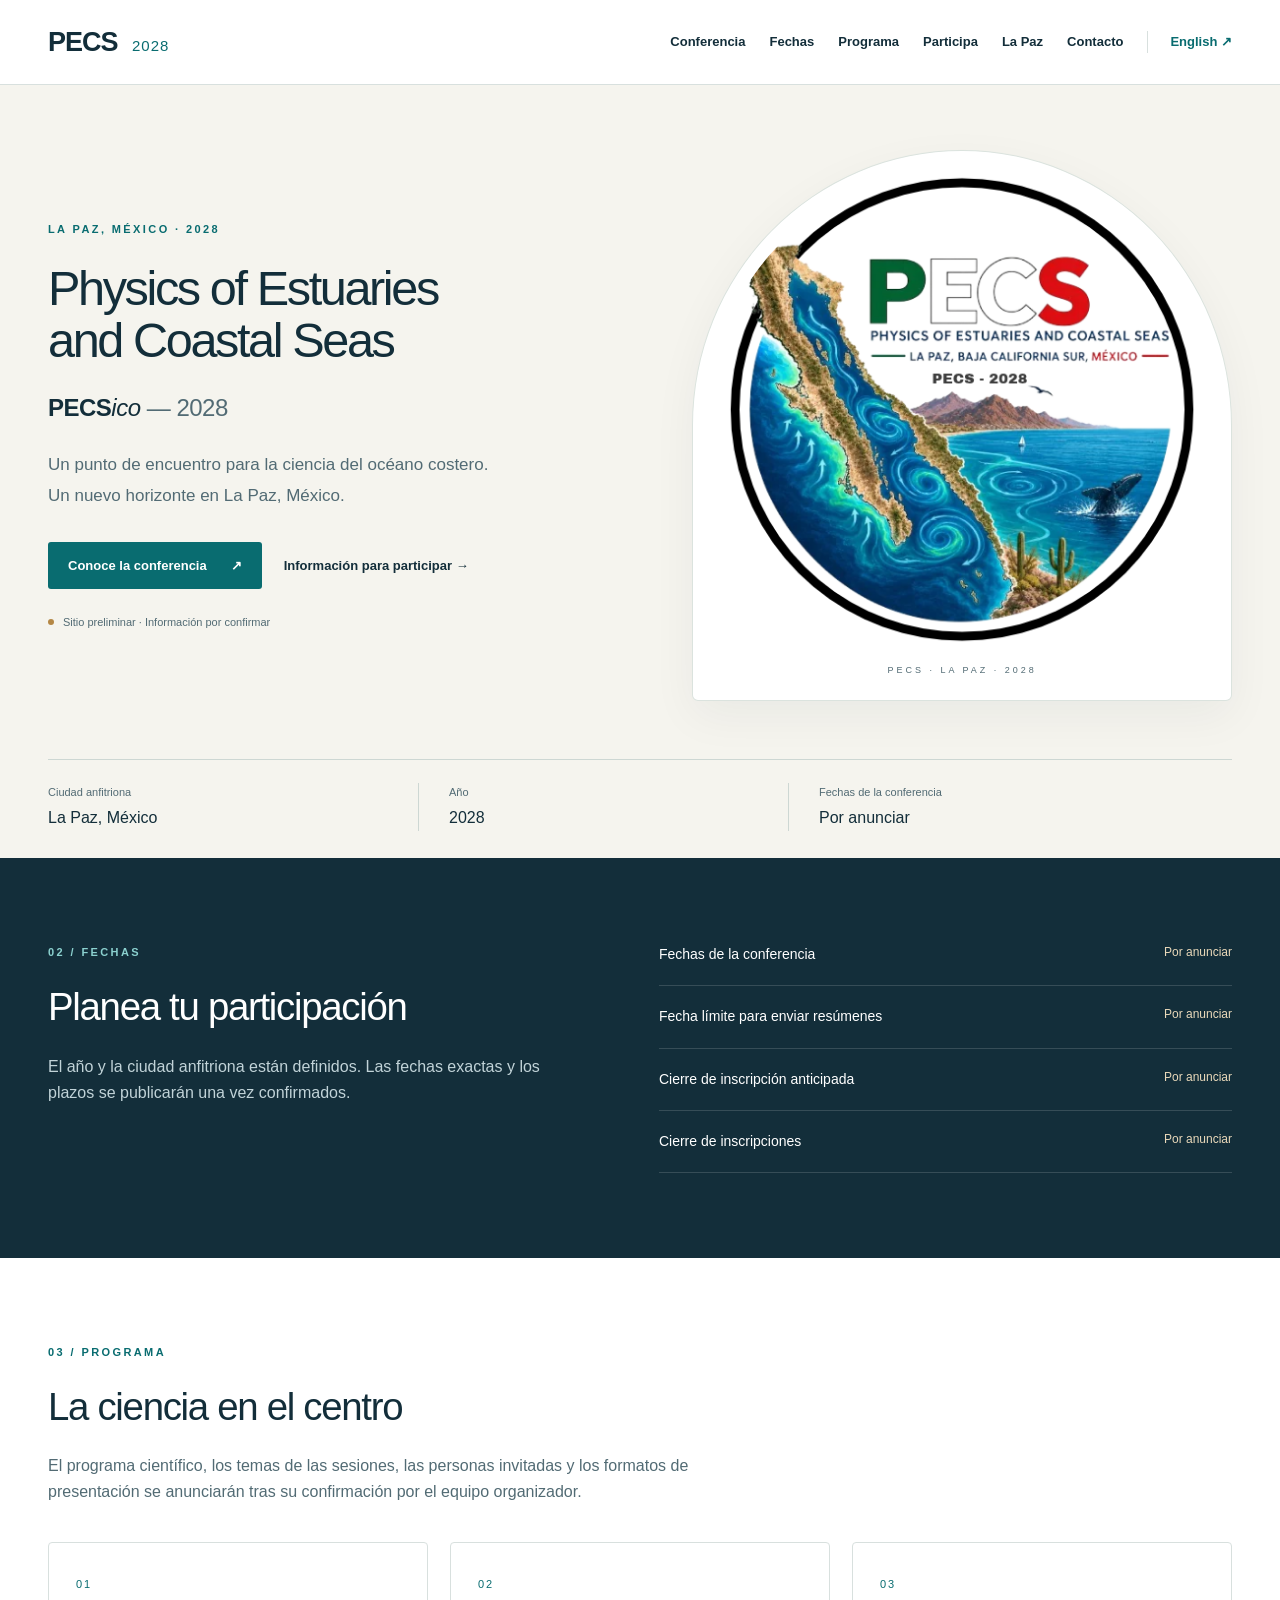
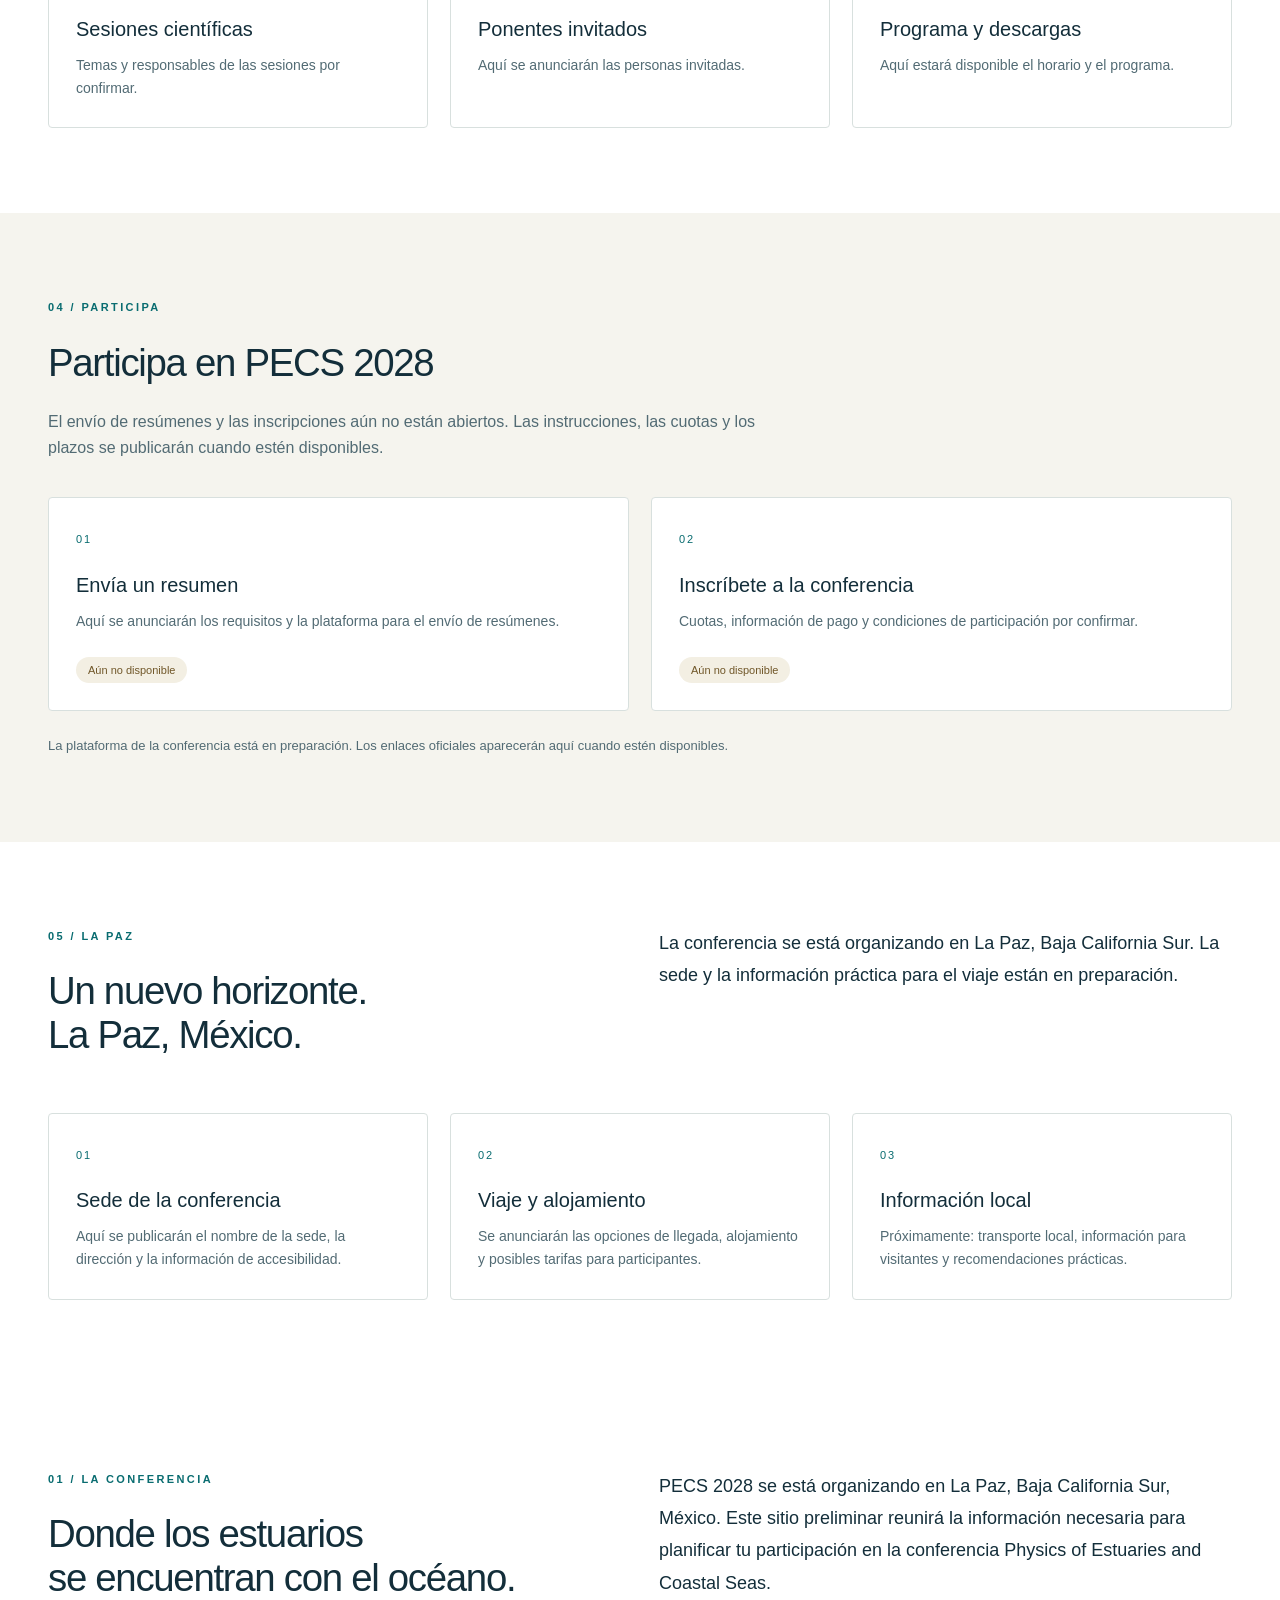
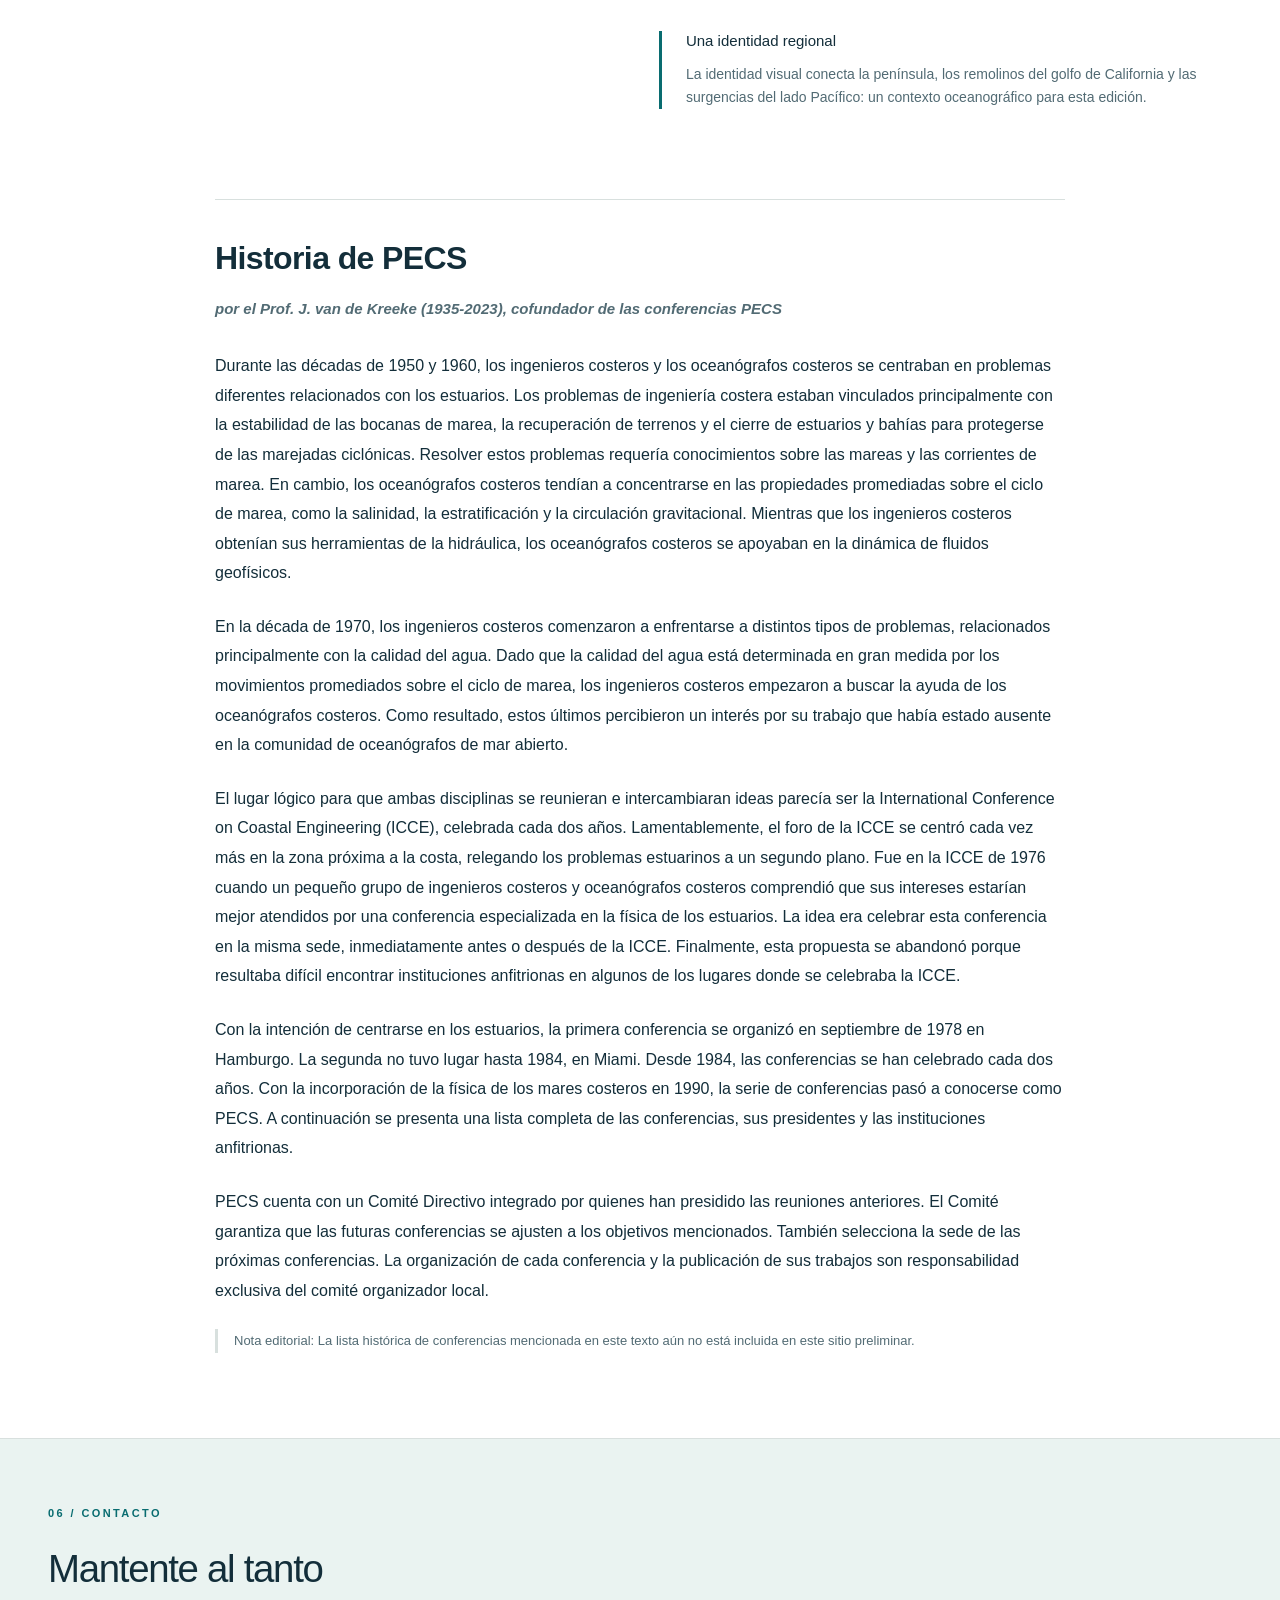
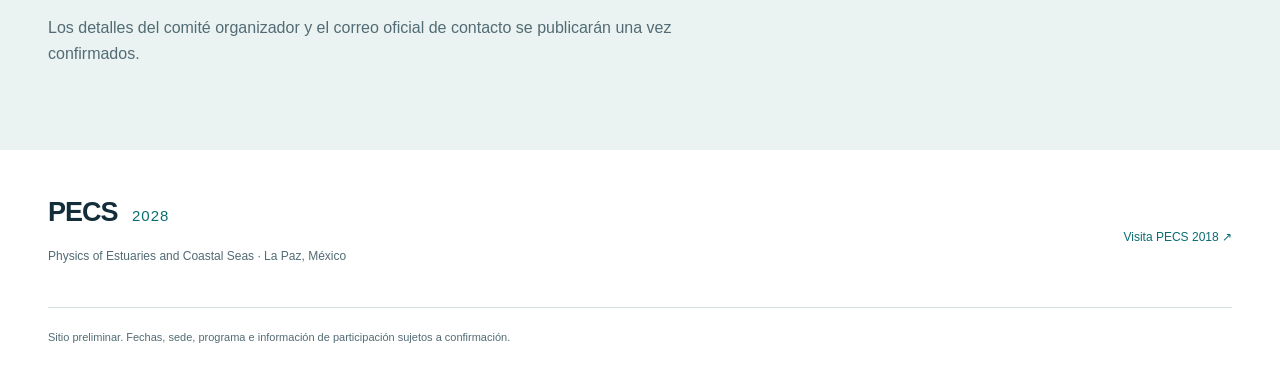
==== commit 00cc9ead: "Update es.html Cambio de logo en la version en español" ====
--- a/es.html
+++ b/es.html
@@ -1,7 +1,7 @@
 <!doctype html>
 <html lang="es"><head><meta charset="utf-8"><meta name="viewport" content="width=device-width,initial-scale=1"><title>PECS 2028 · La Paz, México</title><meta name="description" content="Sitio preliminar de Physics of Estuaries and Coastal Seas (PECS) 2028 en La Paz, México. Fechas, programa e información de participación por anunciar."><meta name="theme-color" content="#132e3a"><link rel="icon" href="assets/favicon.svg" type="image/svg+xml"><link rel="stylesheet" href="assets/styles.css"><script defer src="assets/config.js"></script><script defer src="assets/main.js"></script></head>
 <body><a class="skip" href="#main">Saltar al contenido</a><header><div class="header-inner"><a class="brand" href="#main" aria-label="PECS 2028">PECS <span>2028</span></a><button class="menu-toggle" aria-expanded="false" aria-controls="navigation">Menú</button><nav id="navigation" aria-label="Menú"><a href="#about">Conferencia</a><a href="#dates">Fechas</a><a href="#programme">Programa</a><a href="#participate">Participa</a><a href="#la-paz">La Paz</a><a href="#contact">Contacto</a><a class="language" href="index.html" lang="en">English ↗</a></nav></div></header>
-<main id="main"><section class="hero"><div class="container hero-grid"><div class="hero-copy"><p class="eyebrow">LA PAZ, MÉXICO · 2028</p><h1>Physics of Estuaries<br>and Coastal Seas</h1><p class="edition">PECS<i>ico</i> <span>— 2028</span></p><p class="intro">Un punto de encuentro para la ciencia del océano costero.<br>Un nuevo horizonte en La Paz, México.</p><div class="actions"><a class="button" href="#about">Conoce la conferencia <span aria-hidden="true">↗</span></a><a class="text-link" href="#participate">Información para participar →</a></div><p class="draft"><span aria-hidden="true"></span>Sitio preliminar · Información por confirmar</p></div><div class="hero-art"><img src="assets/pecs-2028-logo.jpg" alt="Logo PECS 2028 con la península de Baja California, remolinos del golfo de California y surgencias del Pacífico" width="1024" height="1024"><span class="art-caption">PECS · LA PAZ · 2028</span></div></div><div class="container facts"><div><span>Ciudad anfitriona</span><strong>La Paz, México</strong></div><div><span>Año</span><strong>2028</strong></div><div><span>Fechas de la conferencia</span><strong>Por anunciar</strong></div></div></section>
+<main id="main"><section class="hero"><div class="container hero-grid"><div class="hero-copy"><p class="eyebrow">LA PAZ, MÉXICO · 2028</p><h1>Physics of Estuaries<br>and Coastal Seas</h1><p class="edition">PECS<i>ico</i> <span>— 2028</span></p><p class="intro">Un punto de encuentro para la ciencia del océano costero.<br>Un nuevo horizonte en La Paz, México.</p><div class="actions"><a class="button" href="#about">Conoce la conferencia <span aria-hidden="true">↗</span></a><a class="text-link" href="#participate">Información para participar →</a></div><p class="draft"><span aria-hidden="true"></span>Sitio preliminar · Información por confirmar</p></div><div class="hero-art"><img src="assets/pecs-2028-logo.png" alt="Logo PECS 2028 con la península de Baja California, remolinos del golfo de California y surgencias del Pacífico" width="1024" height="1024"><span class="art-caption">PECS · LA PAZ · 2028</span></div></div><div class="container facts"><div><span>Ciudad anfitriona</span><strong>La Paz, México</strong></div><div><span>Año</span><strong>2028</strong></div><div><span>Fechas de la conferencia</span><strong>Por anunciar</strong></div></div></section>
 <section id="dates" class="dates-section"><div class="container section split"><div><p class="eyebrow">02 / FECHAS</p><h2>Planea tu participación</h2><p>El año y la ciudad anfitriona están definidos. Las fechas exactas y los plazos se publicarán una vez confirmados.</p></div><ul class="date-list"><li><span>Fechas de la conferencia</span><strong>Por anunciar</strong></li><li><span>Fecha límite para enviar resúmenes</span><strong>Por anunciar</strong></li><li><span>Cierre de inscripción anticipada</span><strong>Por anunciar</strong></li><li><span>Cierre de inscripciones</span><strong>Por anunciar</strong></li></ul></div></section>
 <section id="programme" class="container section"><p class="eyebrow">03 / PROGRAMA</p><h2>La ciencia en el centro</h2><p class="section-intro">El programa científico, los temas de las sesiones, las personas invitadas y los formatos de presentación se anunciarán tras su confirmación por el equipo organizador.</p><div class="cards"><article class="card"><span class="card-number">01</span><h3>Sesiones científicas</h3><p>Temas y responsables de las sesiones por confirmar.</p></article><article class="card"><span class="card-number">02</span><h3>Ponentes invitados</h3><p>Aquí se anunciarán las personas invitadas.</p></article><article class="card"><span class="card-number">03</span><h3>Programa y descargas</h3><p>Aquí estará disponible el horario y el programa.</p></article></div></section>
 <section id="participate" class="participate-section"><div class="container section"><p class="eyebrow">04 / PARTICIPA</p><h2>Participa en PECS 2028</h2><p class="section-intro">El envío de resúmenes y las inscripciones aún no están abiertos. Las instrucciones, las cuotas y los plazos se publicarán cuando estén disponibles.</p><div class="cards two"><article class="card"><span class="card-number">01</span><h3>Envía un resumen</h3><p>Aquí se anunciarán los requisitos y la plataforma para el envío de resúmenes.</p><span class="status">Aún no disponible</span></article><article class="card"><span class="card-number">02</span><h3>Inscríbete a la conferencia</h3><p>Cuotas, información de pago y condiciones de participación por confirmar.</p><span class="status">Aún no disponible</span></article></div><p class="platform-note">La plataforma de la conferencia está en preparación. Los enlaces oficiales aparecerán aquí cuando estén disponibles.</p><a hidden class="button platform-link" href="#">Abrir la plataforma de la conferencia ↗</a></div></section>
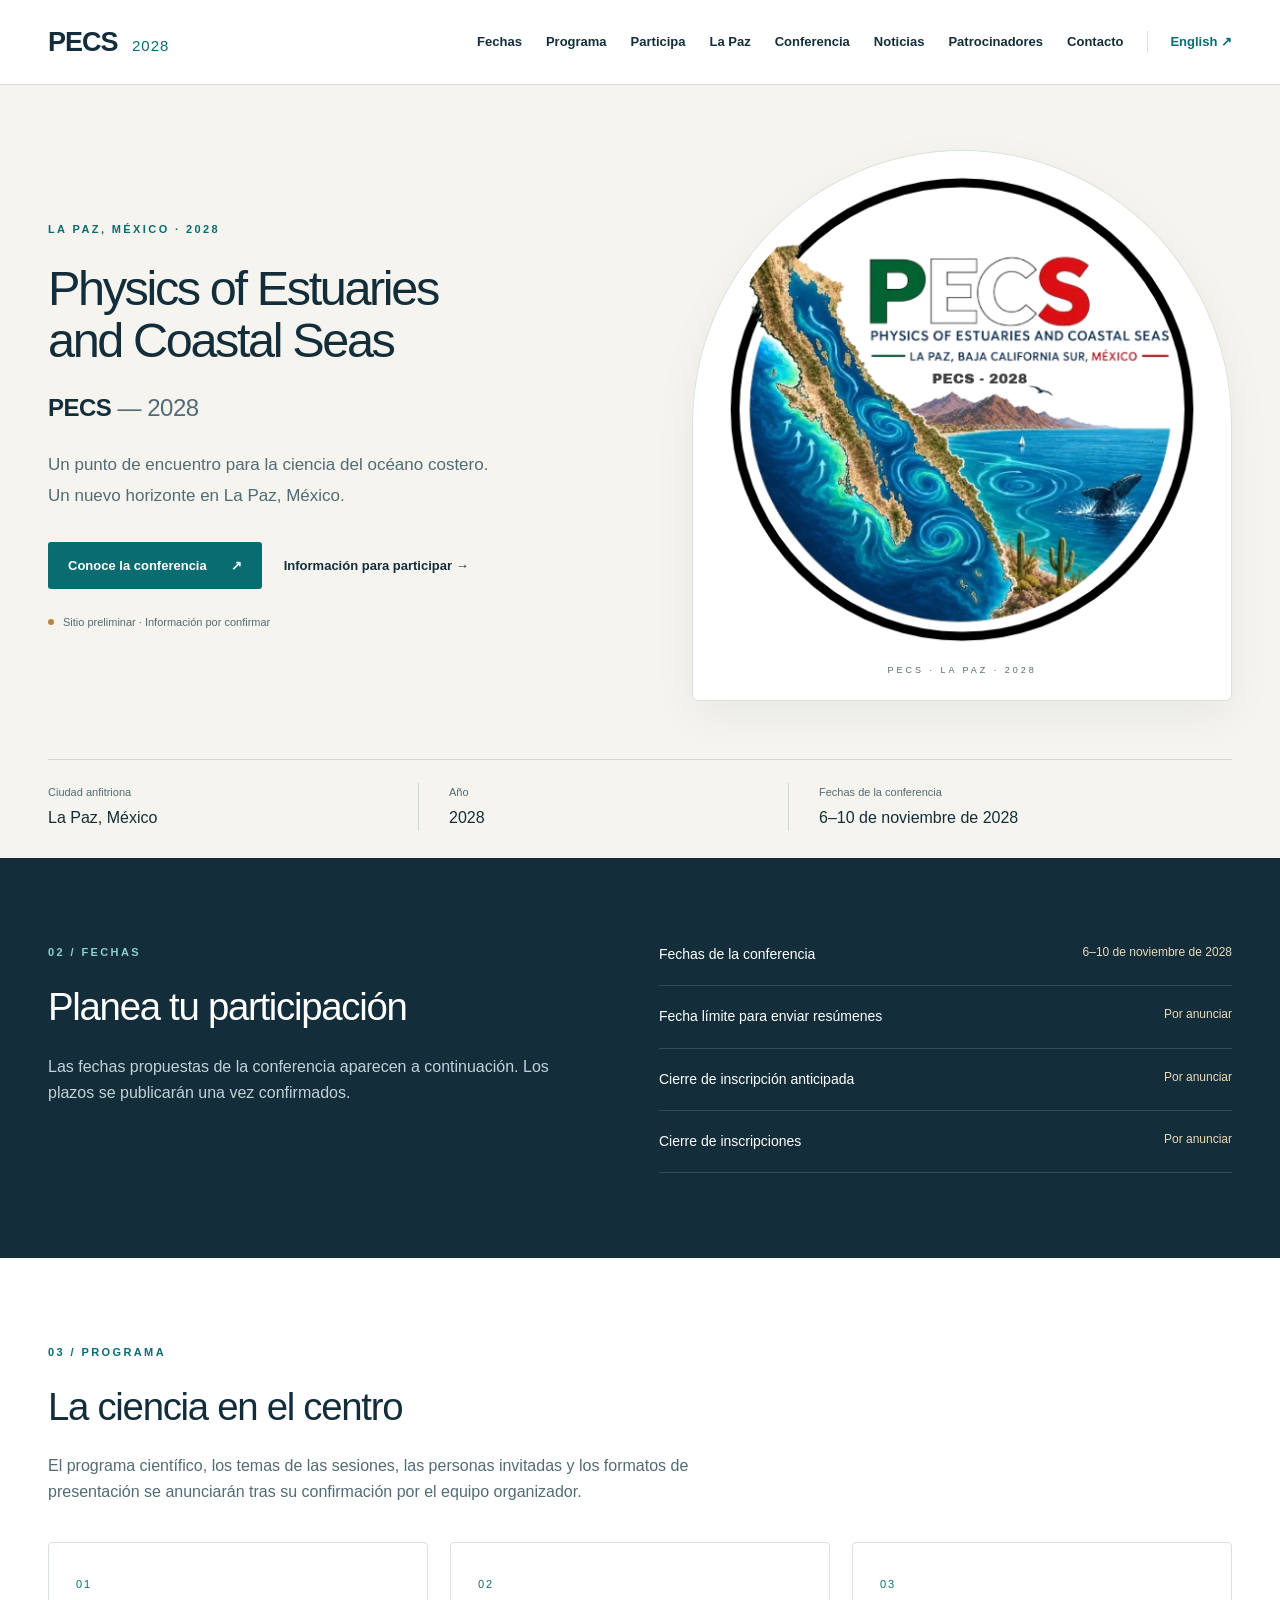
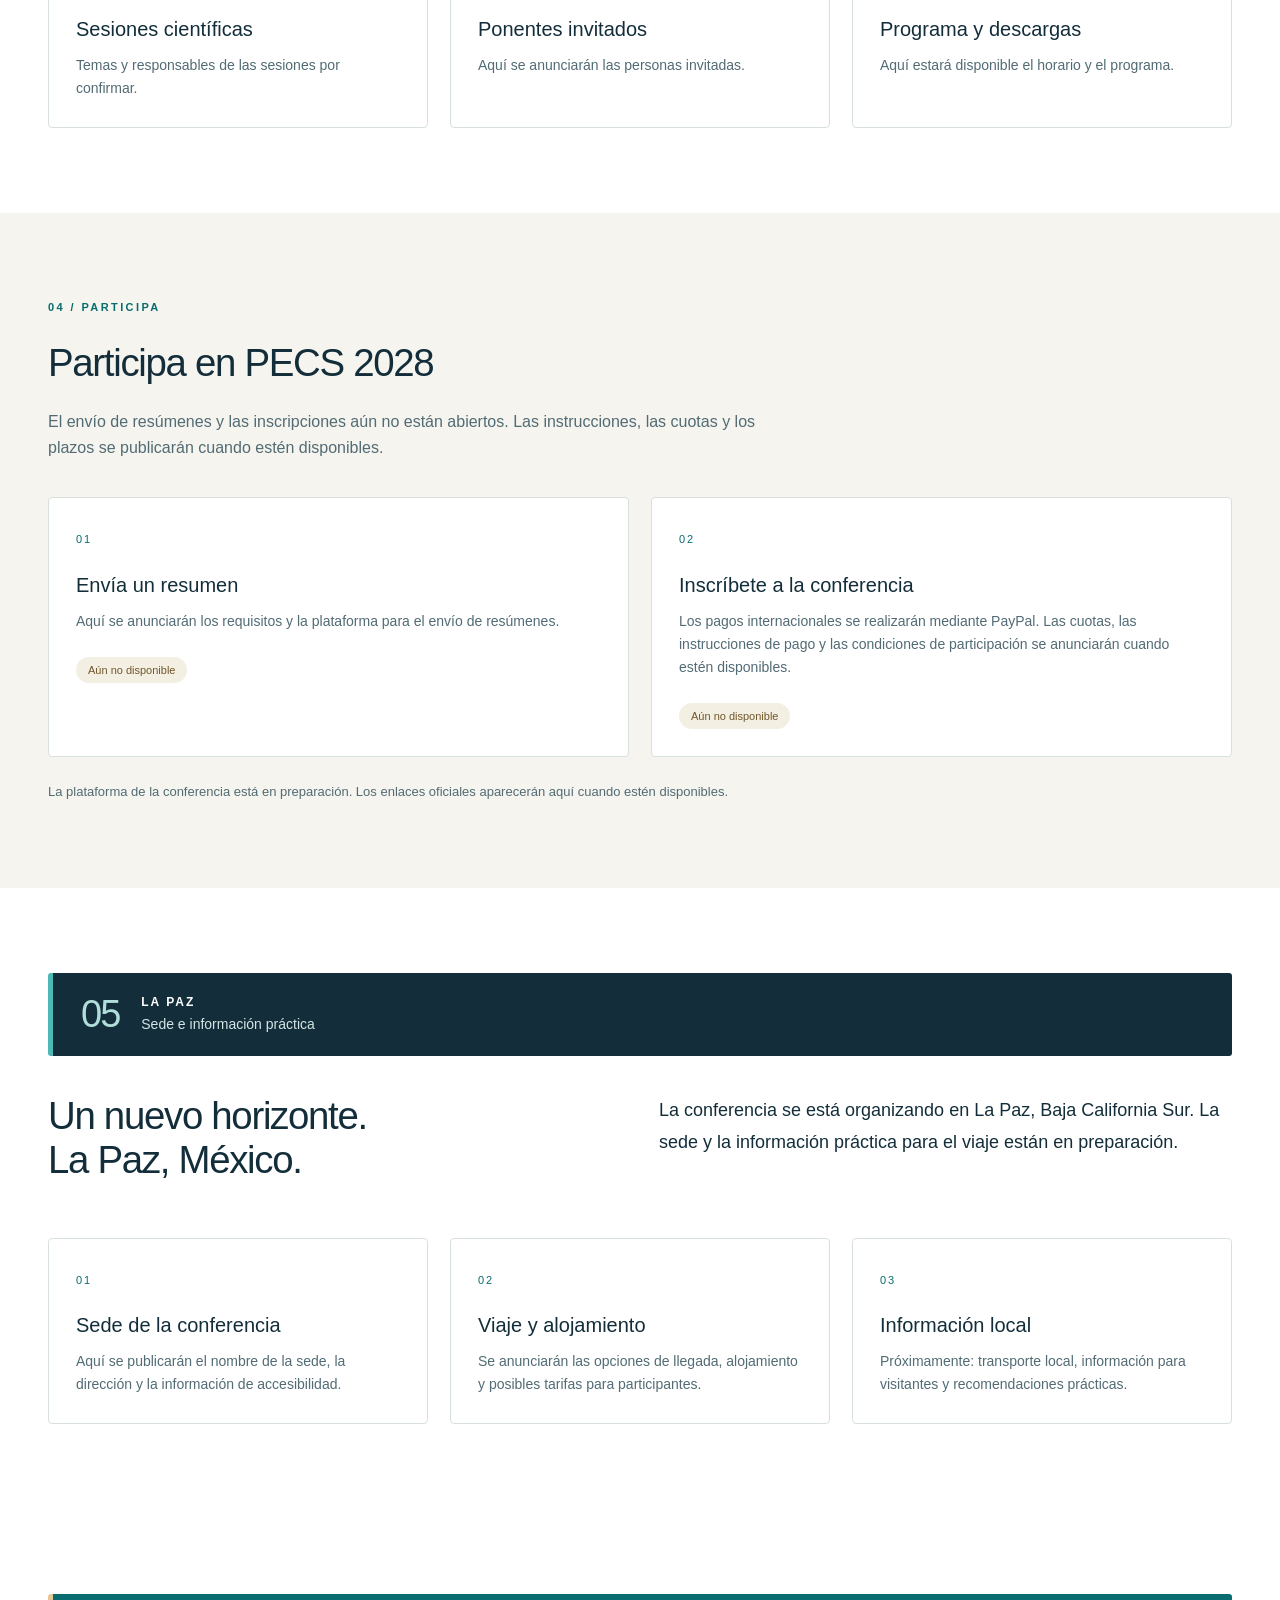
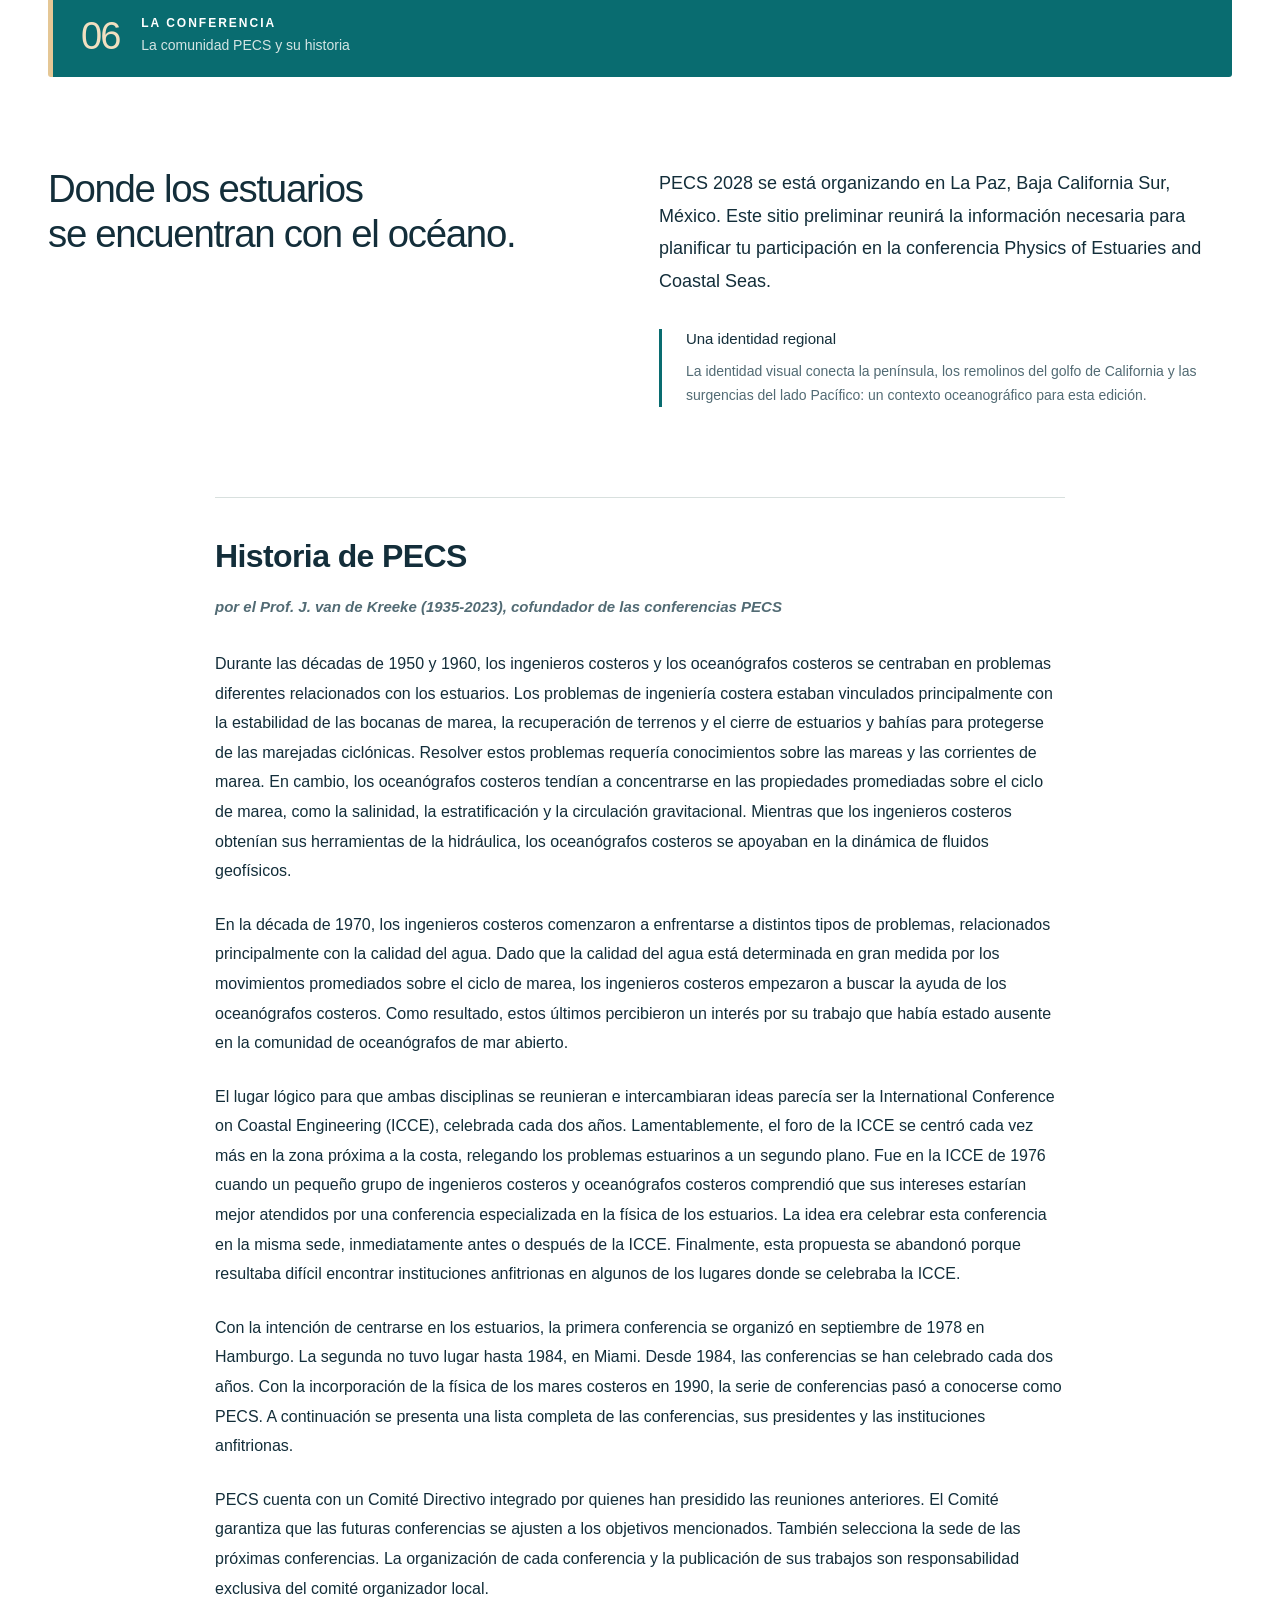
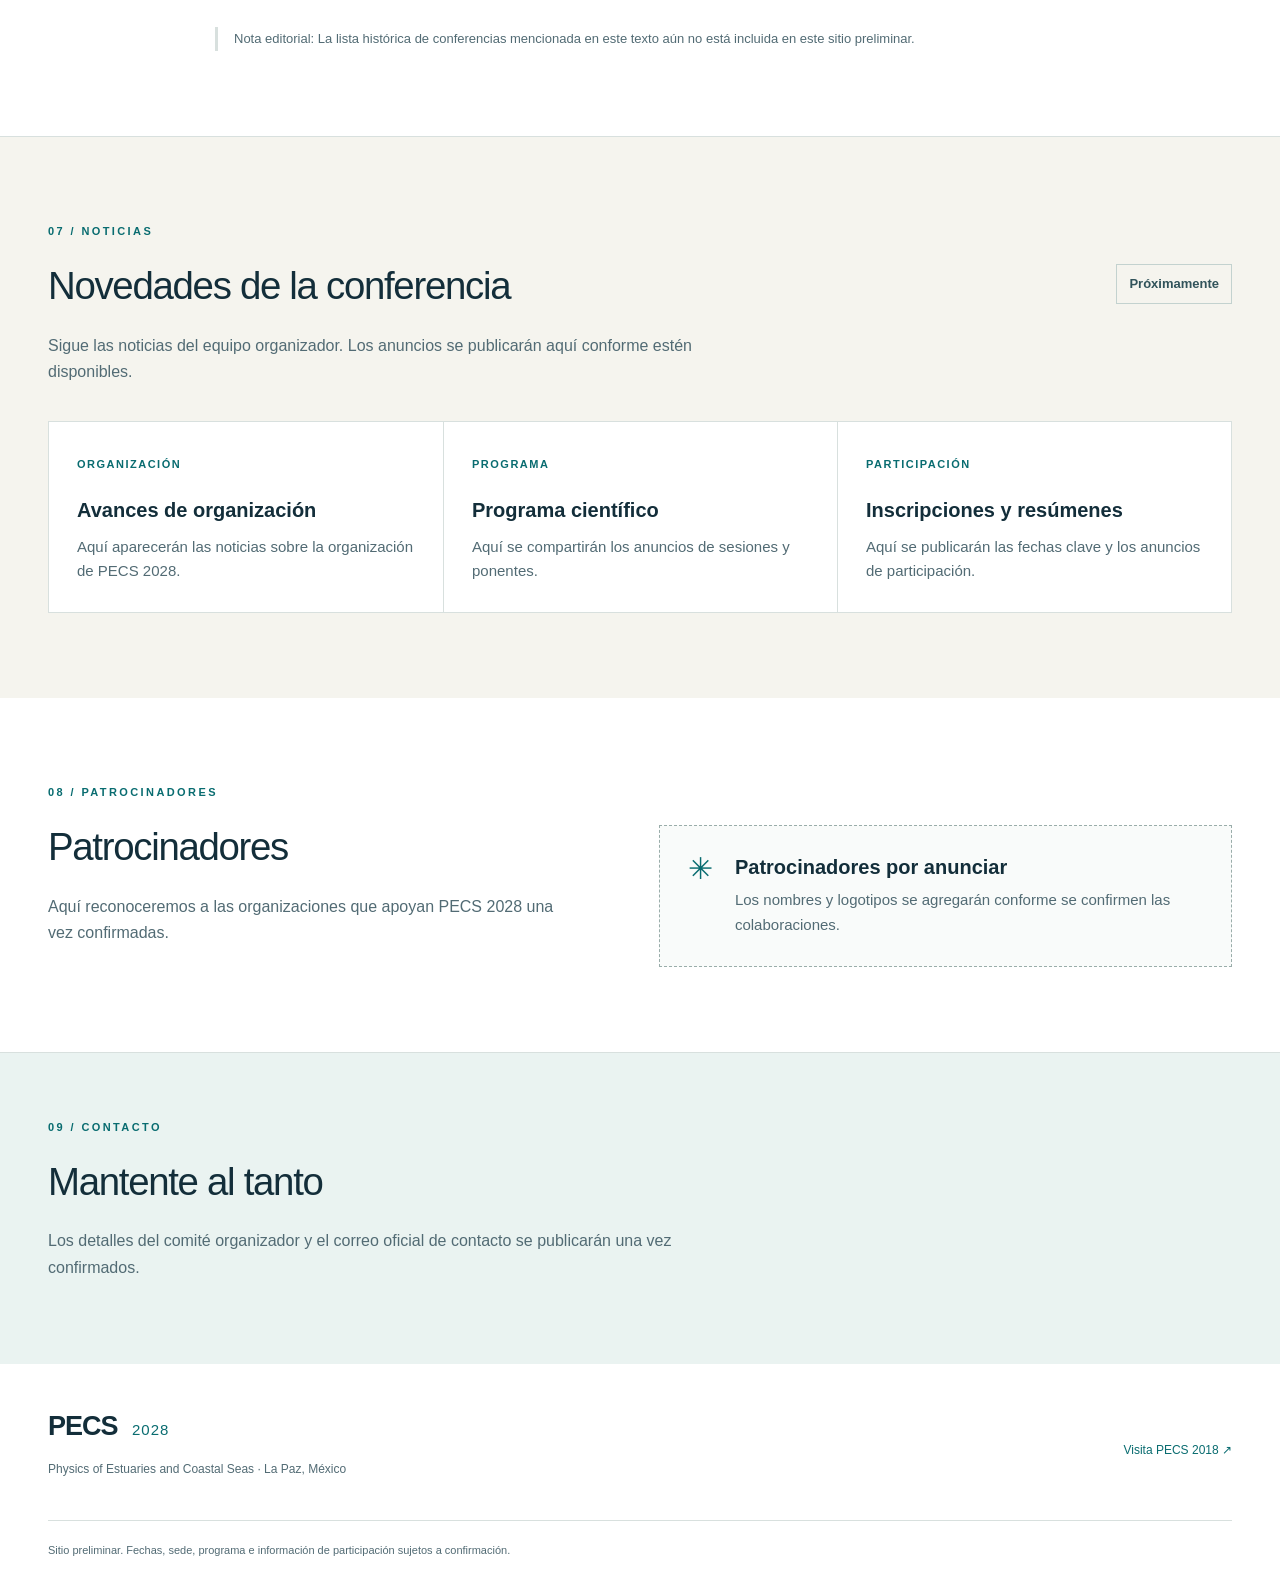
==== commit 58508ae1: "Add files via upload" ====
--- a/es.html
+++ b/es.html
@@ -1,13 +1,14 @@
-<!doctype html>
-<html lang="es"><head><meta charset="utf-8"><meta name="viewport" content="width=device-width,initial-scale=1"><title>PECS 2028 · La Paz, México</title><meta name="description" content="Sitio preliminar de Physics of Estuaries and Coastal Seas (PECS) 2028 en La Paz, México. Fechas, programa e información de participación por anunciar."><meta name="theme-color" content="#132e3a"><link rel="icon" href="assets/favicon.svg" type="image/svg+xml"><link rel="stylesheet" href="assets/styles.css"><script defer src="assets/config.js"></script><script defer src="assets/main.js"></script></head>
-<body><a class="skip" href="#main">Saltar al contenido</a><header><div class="header-inner"><a class="brand" href="#main" aria-label="PECS 2028">PECS <span>2028</span></a><button class="menu-toggle" aria-expanded="false" aria-controls="navigation">Menú</button><nav id="navigation" aria-label="Menú"><a href="#about">Conferencia</a><a href="#dates">Fechas</a><a href="#programme">Programa</a><a href="#participate">Participa</a><a href="#la-paz">La Paz</a><a href="#contact">Contacto</a><a class="language" href="index.html" lang="en">English ↗</a></nav></div></header>
-<main id="main"><section class="hero"><div class="container hero-grid"><div class="hero-copy"><p class="eyebrow">LA PAZ, MÉXICO · 2028</p><h1>Physics of Estuaries<br>and Coastal Seas</h1><p class="edition">PECS<i>ico</i> <span>— 2028</span></p><p class="intro">Un punto de encuentro para la ciencia del océano costero.<br>Un nuevo horizonte en La Paz, México.</p><div class="actions"><a class="button" href="#about">Conoce la conferencia <span aria-hidden="true">↗</span></a><a class="text-link" href="#participate">Información para participar →</a></div><p class="draft"><span aria-hidden="true"></span>Sitio preliminar · Información por confirmar</p></div><div class="hero-art"><img src="assets/pecs-2028-logo.png" alt="Logo PECS 2028 con la península de Baja California, remolinos del golfo de California y surgencias del Pacífico" width="1024" height="1024"><span class="art-caption">PECS · LA PAZ · 2028</span></div></div><div class="container facts"><div><span>Ciudad anfitriona</span><strong>La Paz, México</strong></div><div><span>Año</span><strong>2028</strong></div><div><span>Fechas de la conferencia</span><strong>Por anunciar</strong></div></div></section>
-<section id="dates" class="dates-section"><div class="container section split"><div><p class="eyebrow">02 / FECHAS</p><h2>Planea tu participación</h2><p>El año y la ciudad anfitriona están definidos. Las fechas exactas y los plazos se publicarán una vez confirmados.</p></div><ul class="date-list"><li><span>Fechas de la conferencia</span><strong>Por anunciar</strong></li><li><span>Fecha límite para enviar resúmenes</span><strong>Por anunciar</strong></li><li><span>Cierre de inscripción anticipada</span><strong>Por anunciar</strong></li><li><span>Cierre de inscripciones</span><strong>Por anunciar</strong></li></ul></div></section>
-<section id="programme" class="container section"><p class="eyebrow">03 / PROGRAMA</p><h2>La ciencia en el centro</h2><p class="section-intro">El programa científico, los temas de las sesiones, las personas invitadas y los formatos de presentación se anunciarán tras su confirmación por el equipo organizador.</p><div class="cards"><article class="card"><span class="card-number">01</span><h3>Sesiones científicas</h3><p>Temas y responsables de las sesiones por confirmar.</p></article><article class="card"><span class="card-number">02</span><h3>Ponentes invitados</h3><p>Aquí se anunciarán las personas invitadas.</p></article><article class="card"><span class="card-number">03</span><h3>Programa y descargas</h3><p>Aquí estará disponible el horario y el programa.</p></article></div></section>
-<section id="participate" class="participate-section"><div class="container section"><p class="eyebrow">04 / PARTICIPA</p><h2>Participa en PECS 2028</h2><p class="section-intro">El envío de resúmenes y las inscripciones aún no están abiertos. Las instrucciones, las cuotas y los plazos se publicarán cuando estén disponibles.</p><div class="cards two"><article class="card"><span class="card-number">01</span><h3>Envía un resumen</h3><p>Aquí se anunciarán los requisitos y la plataforma para el envío de resúmenes.</p><span class="status">Aún no disponible</span></article><article class="card"><span class="card-number">02</span><h3>Inscríbete a la conferencia</h3><p>Cuotas, información de pago y condiciones de participación por confirmar.</p><span class="status">Aún no disponible</span></article></div><p class="platform-note">La plataforma de la conferencia está en preparación. Los enlaces oficiales aparecerán aquí cuando estén disponibles.</p><a hidden class="button platform-link" href="#">Abrir la plataforma de la conferencia ↗</a></div></section>
-<section id="la-paz" class="container section"><div class="split"><div><p class="eyebrow">05 / LA PAZ</p><h2>Un nuevo horizonte.<br>La Paz, México.</h2></div><p class="lead">La conferencia se está organizando en La Paz, Baja California Sur. La sede y la información práctica para el viaje están en preparación.</p></div><div class="cards"><article class="card"><span class="card-number">01</span><h3>Sede de la conferencia</h3><p>Aquí se publicarán el nombre de la sede, la dirección y la información de accesibilidad.</p></article><article class="card"><span class="card-number">02</span><h3>Viaje y alojamiento</h3><p>Se anunciarán las opciones de llegada, alojamiento y posibles tarifas para participantes.</p></article><article class="card"><span class="card-number">03</span><h3>Información local</h3><p>Próximamente: transporte local, información para visitantes y recomendaciones prácticas.</p></article></div></section>
-  <section id="about" class="section container split"><div><p class="eyebrow">01 / LA CONFERENCIA</p><h2>Donde los estuarios<br>se encuentran con el océano.</h2></div><div><p class="lead">PECS 2028 se está organizando en La Paz, Baja California Sur, México. Este sitio preliminar reunirá la información necesaria para planificar tu participación en la conferencia Physics of Estuaries and Coastal Seas.</p><div class="science-note"><h3>Una identidad regional</h3><p>La identidad visual conecta la península, los remolinos del golfo de California y las surgencias del lado Pacífico: un contexto oceanográfico para esta edición.</p></div></div>
-<article class="pecs-history" aria-labelledby="pecs-history-title">
+<!DOCTYPE html>
+
+<html lang="es"><head><meta charset="utf-8"/><meta content="width=device-width,initial-scale=1" name="viewport"/><title>PECS 2028 · La Paz, México</title><meta content="Sitio preliminar de Physics of Estuaries and Coastal Seas (PECS) 2028 en La Paz, México. Fechas, programa e información de participación por anunciar." name="description"/><meta content="#132e3a" name="theme-color"/><link href="assets/favicon.svg" rel="icon" type="image/svg+xml"/><link href="assets/styles.css" rel="stylesheet"/><script defer="" src="assets/config.js"></script><script defer="" src="assets/main.js"></script></head>
+<body><a class="skip" href="#main">Saltar al contenido</a><header><div class="header-inner"><a aria-label="PECS 2028" class="brand" href="#main">PECS <span>2028</span></a><button aria-controls="navigation" aria-expanded="false" class="menu-toggle">Menú</button><nav aria-label="Menú" id="navigation"><a href="#dates">Fechas</a><a href="#programme">Programa</a><a href="#participate">Participa</a><a href="#la-paz">La Paz</a><a href="#about">Conferencia</a><a href="#news">Noticias</a><a href="#sponsors">Patrocinadores</a><a href="#contact">Contacto</a><a class="language" href="index.html" lang="en">English ↗</a></nav></div></header>
+<main id="main"><section class="hero"><div class="container hero-grid"><div class="hero-copy"><p class="eyebrow">LA PAZ, MÉXICO · 2028</p><h1>Physics of Estuaries<br/>and Coastal Seas</h1><p class="edition">PECS <span>— 2028</span></p><p class="intro">Un punto de encuentro para la ciencia del océano costero.<br/>Un nuevo horizonte en La Paz, México.</p><div class="actions"><a class="button" href="#about">Conoce la conferencia <span aria-hidden="true">↗</span></a><a class="text-link" href="#participate">Información para participar →</a></div><p class="draft"><span aria-hidden="true"></span>Sitio preliminar · Información por confirmar</p></div><div class="hero-art"><img alt="Logo PECS 2028 con la península de Baja California, remolinos del golfo de California y surgencias del Pacífico" height="1024" src="assets/pecs-2028-logo.png" width="1024"/><span class="art-caption">PECS · LA PAZ · 2028</span></div></div><div class="container facts"><div><span>Ciudad anfitriona</span><strong>La Paz, México</strong></div><div><span>Año</span><strong>2028</strong></div><div><span>Fechas de la conferencia</span><strong>6–10 de noviembre de 2028</strong></div></div></section>
+
+<section class="dates-section" id="dates"><div class="container section split"><div><p class="eyebrow">02 / FECHAS</p><h2>Planea tu participación</h2><p>Las fechas propuestas de la conferencia aparecen a continuación. Los plazos se publicarán una vez confirmados.</p></div><ul class="date-list"><li><span>Fechas de la conferencia</span><strong>6–10 de noviembre de 2028</strong></li><li><span>Fecha límite para enviar resúmenes</span><strong>Por anunciar</strong></li><li><span>Cierre de inscripción anticipada</span><strong>Por anunciar</strong></li><li><span>Cierre de inscripciones</span><strong>Por anunciar</strong></li></ul></div></section>
+<section class="container section" id="programme"><p class="eyebrow">03 / PROGRAMA</p><h2>La ciencia en el centro</h2><p class="section-intro">El programa científico, los temas de las sesiones, las personas invitadas y los formatos de presentación se anunciarán tras su confirmación por el equipo organizador.</p><div class="cards"><article class="card"><span class="card-number">01</span><h3>Sesiones científicas</h3><p>Temas y responsables de las sesiones por confirmar.</p></article><article class="card"><span class="card-number">02</span><h3>Ponentes invitados</h3><p>Aquí se anunciarán las personas invitadas.</p></article><article class="card"><span class="card-number">03</span><h3>Programa y descargas</h3><p>Aquí estará disponible el horario y el programa.</p></article></div></section>
+<section class="participate-section" id="participate"><div class="container section"><p class="eyebrow">04 / PARTICIPA</p><h2>Participa en PECS 2028</h2><p class="section-intro">El envío de resúmenes y las inscripciones aún no están abiertos. Las instrucciones, las cuotas y los plazos se publicarán cuando estén disponibles.</p><div class="cards two"><article class="card"><span class="card-number">01</span><h3>Envía un resumen</h3><p>Aquí se anunciarán los requisitos y la plataforma para el envío de resúmenes.</p><span class="status">Aún no disponible</span></article><article class="card"><span class="card-number">02</span><h3>Inscríbete a la conferencia</h3><p>Los pagos internacionales se realizarán mediante PayPal. Las cuotas, las instrucciones de pago y las condiciones de participación se anunciarán cuando estén disponibles.</p><span class="status">Aún no disponible</span></article></div><p class="platform-note">La plataforma de la conferencia está en preparación. Los enlaces oficiales aparecerán aquí cuando estén disponibles.</p><a class="button platform-link" hidden="" href="#">Abrir la plataforma de la conferencia ↗</a></div></section>
+<section class="container section" id="la-paz"><div class="section-banner"><span class="banner-number">05</span><div><span class="banner-label">LA PAZ</span><span class="banner-subtitle">Sede e información práctica</span></div></div><div class="split"><div><h2>Un nuevo horizonte.<br/>La Paz, México.</h2></div><p class="lead">La conferencia se está organizando en La Paz, Baja California Sur. La sede y la información práctica para el viaje están en preparación.</p></div><div class="cards"><article class="card"><span class="card-number">01</span><h3>Sede de la conferencia</h3><p>Aquí se publicarán el nombre de la sede, la dirección y la información de accesibilidad.</p></article><article class="card"><span class="card-number">02</span><h3>Viaje y alojamiento</h3><p>Se anunciarán las opciones de llegada, alojamiento y posibles tarifas para participantes.</p></article><article class="card"><span class="card-number">03</span><h3>Información local</h3><p>Próximamente: transporte local, información para visitantes y recomendaciones prácticas.</p></article></div></section><section class="section container split" id="about"><div class="section-banner"><span class="banner-number">06</span><div><span class="banner-label">LA CONFERENCIA</span><span class="banner-subtitle">La comunidad PECS y su historia</span></div></div><div><h2>Donde los estuarios<br/>se encuentran con el océano.</h2></div><div><p class="lead">PECS 2028 se está organizando en La Paz, Baja California Sur, México. Este sitio preliminar reunirá la información necesaria para planificar tu participación en la conferencia Physics of Estuaries and Coastal Seas.</p><div class="science-note"><h3>Una identidad regional</h3><p>La identidad visual conecta la península, los remolinos del golfo de California y las surgencias del lado Pacífico: un contexto oceanográfico para esta edición.</p></div></div>
+<article aria-labelledby="pecs-history-title" class="pecs-history">
 <h3 id="pecs-history-title">Historia de PECS</h3>
 <p class="history-byline"><em><strong>por el Prof. J. van de Kreeke (1935-2023), cofundador de las conferencias PECS</strong></em></p>
 <p>Durante las décadas de 1950 y 1960, los ingenieros costeros y los oceanógrafos costeros se centraban en problemas diferentes relacionados con los estuarios. Los problemas de ingeniería costera estaban vinculados principalmente con la estabilidad de las bocanas de marea, la recuperación de terrenos y el cierre de estuarios y bahías para protegerse de las marejadas ciclónicas. Resolver estos problemas requería conocimientos sobre las mareas y las corrientes de marea. En cambio, los oceanógrafos costeros tendían a concentrarse en las propiedades promediadas sobre el ciclo de marea, como la salinidad, la estratificación y la circulación gravitacional. Mientras que los ingenieros costeros obtenían sus herramientas de la hidráulica, los oceanógrafos costeros se apoyaban en la dinámica de fluidos geofísicos.</p>
@@ -18,5 +19,5 @@
 <p class="history-editorial-note">Nota editorial: La lista histórica de conferencias mencionada en este texto aún no está incluida en este sitio preliminar.</p>
 </article>
 </section>
-<section id="contact" class="contact-section"><div class="container section"><p class="eyebrow">06 / CONTACTO</p><h2>Mantente al tanto</h2><p>Los detalles del comité organizador y el correo oficial de contacto se publicarán una vez confirmados.</p><a hidden class="button contact-link" href="#">Escribe al comité organizador ↗</a></div></section></main>
-<footer><div class="container footer-top"><div><a class="brand" href="#main">PECS <span>2028</span></a><p>Physics of Estuaries and Coastal Seas · La Paz, México</p></div><a href="http://2018.pecs-conferences.org/" target="_blank" rel="noopener noreferrer">Visita PECS 2018 ↗</a></div><div class="container footer-bottom">Sitio preliminar. Fechas, sede, programa e información de participación sujetos a confirmación.</div></footer></body></html>
+<section class="news-section" id="news"><div class="container section"><p class="eyebrow">07 / NOTICIAS</p><div class="news-heading"><div><h2>Novedades de la conferencia</h2><p class="section-intro">Sigue las noticias del equipo organizador. Los anuncios se publicarán aquí conforme estén disponibles.</p></div><span class="news-state">Próximamente</span></div><div class="news-board"><article class="news-item"><span class="news-tag">ORGANIZACIÓN</span><h3>Avances de organización</h3><p>Aquí aparecerán las noticias sobre la organización de PECS 2028.</p></article><article class="news-item"><span class="news-tag">PROGRAMA</span><h3>Programa científico</h3><p>Aquí se compartirán los anuncios de sesiones y ponentes.</p></article><article class="news-item"><span class="news-tag">PARTICIPACIÓN</span><h3>Inscripciones y resúmenes</h3><p>Aquí se publicarán las fechas clave y los anuncios de participación.</p></article></div></div></section><section class="sponsors-section" id="sponsors"><div class="container section"><p class="eyebrow">08 / PATROCINADORES</p><div class="split"><div><h2>Patrocinadores</h2><p class="section-intro">Aquí reconoceremos a las organizaciones que apoyan PECS 2028 una vez confirmadas.</p></div><div class="sponsors-placeholder"><span aria-hidden="true" class="sponsor-mark">✳</span><div><h3>Patrocinadores por anunciar</h3><p>Los nombres y logotipos se agregarán conforme se confirmen las colaboraciones.</p></div></div></div></div></section><section class="contact-section" id="contact"><div class="container section"><p class="eyebrow">09 / CONTACTO</p><h2>Mantente al tanto</h2><p>Los detalles del comité organizador y el correo oficial de contacto se publicarán una vez confirmados.</p><a class="button contact-link" hidden="" href="#">Escribe al comité organizador ↗</a></div></section></main>
+<footer><div class="container footer-top"><div><a class="brand" href="#main">PECS <span>2028</span></a><p>Physics of Estuaries and Coastal Seas · La Paz, México</p></div><a href="http://2018.pecs-conferences.org/" rel="noopener noreferrer" target="_blank">Visita PECS 2018 ↗</a></div><div class="container footer-bottom">Sitio preliminar. Fechas, sede, programa e información de participación sujetos a confirmación.</div></footer></body></html>
--- a/assets/styles.css
+++ b/assets/styles.css
@@ -6,3 +6,14 @@
 .pecs-history .history-byline{color:var(--muted);font-size:15px;margin-bottom:28px}
 .pecs-history>p{line-height:1.85;margin-bottom:24px}
 .pecs-history .history-editorial-note{font-size:13px;color:var(--muted);border-left:3px solid var(--line);padding-left:16px;margin-bottom:0}
+
+/* Section dividers and conference updates */
+.section-banner{display:flex;align-items:center;gap:22px;grid-column:1/-1;background:#132e3a;color:#fff;padding:20px 28px;margin-bottom:38px;border-left:5px solid #4db8b4;border-radius:3px}
+#about .section-banner{margin-bottom:0;background:#096c70;border-left-color:#e5c795}
+.banner-number{font-size:38px;line-height:1;font-weight:400;letter-spacing:-2px;color:#b1ddda}
+#about .banner-number{color:#f1dfc0}.banner-label,.banner-subtitle{display:block}.banner-label{font-size:12px;letter-spacing:2px;font-weight:700}.banner-subtitle{font-size:14px;color:#d4e5e4}
+.pecs-idea{grid-column:1/-1;max-width:850px;width:100%;margin:0 auto}.pecs-idea h3{font-size:clamp(25px,2.5vw,34px);font-weight:700;letter-spacing:-.6px}.pecs-idea li,.card li{margin-bottom:8px}.card ul,.pecs-idea ul{padding-left:20px}
+.news-section{background:#f5f4ee;border-top:1px solid var(--line)}.news-heading{display:flex;justify-content:space-between;gap:24px;align-items:flex-start}.news-state{flex-shrink:0;color:#31535a;border:1px solid #c3d2cf;padding:8px 12px;font-size:13px;font-weight:600}.news-board{display:grid;grid-template-columns:repeat(3,1fr);background:white;border:1px solid var(--line)}.news-item{padding:28px;min-width:0}.news-item+ .news-item{border-left:1px solid var(--line)}.news-tag{font-size:11px;letter-spacing:1.5px;font-weight:700;color:var(--teal)}.news-item h3{font-size:20px;font-weight:600}.news-item p,.sponsors-placeholder p{font-size:15px;color:var(--muted);margin-bottom:0}.sponsors-section{background:#fff}.sponsors-placeholder{display:flex;align-items:flex-start;gap:22px;border:1px dashed #9aadaa;padding:28px;background:#f9fbfa}.sponsor-mark{font-size:30px;line-height:1;color:var(--teal)}.sponsors-placeholder h3{margin:0 0 8px;font-weight:600}.sponsors-section .section-intro{margin-bottom:0}
+@media(max-width:1100px){nav{gap:12px;font-size:11px}.header-inner{gap:12px}}
+@media(max-width:950px){.menu-toggle{display:block;background:transparent;border:1px solid var(--line);border-radius:4px;padding:10px 14px;font-size:13px;min-height:44px}nav{display:none;position:absolute;left:0;right:0;top:70px;background:white;padding:16px 28px;border-bottom:1px solid var(--line);flex-direction:column;align-items:stretch;gap:0;max-height:calc(100vh - 70px);overflow:auto;font-size:14px}nav.open{display:flex}nav a{display:block;padding:10px 0}.language{border:0;padding-left:0}.header-inner{min-height:70px}}
+@media(max-width:800px){.news-board{grid-template-columns:1fr}.news-item+ .news-item{border-left:0;border-top:1px solid var(--line)}.news-heading{display:block}.news-state{display:inline-block;margin-bottom:24px}.section-banner{padding:18px 20px;gap:16px}.banner-number{font-size:32px}}
